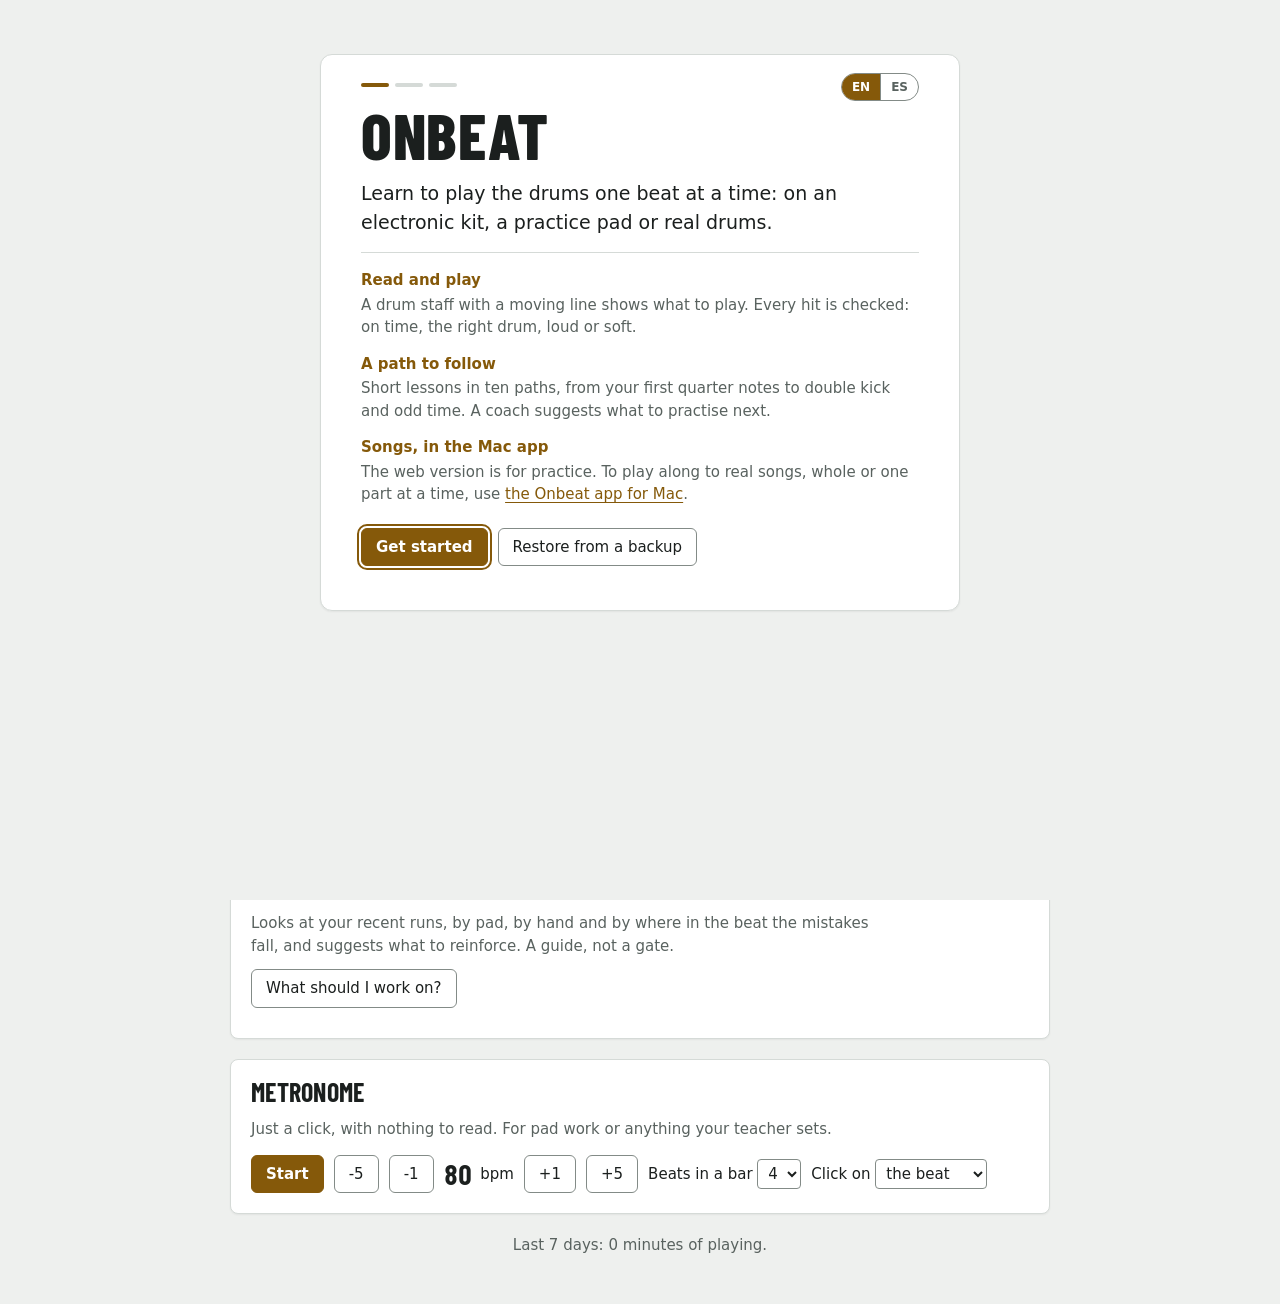
==== app/index.html @ f06354d1 "Onbeat 0.5.0" ====
<!doctype html>
<html lang="en">
<head>
  <meta charset="utf-8">
  <meta name="viewport" content="width=device-width, initial-scale=1">
  <title>Onbeat: learn the drums, one beat at a time</title>
  <meta name="description" content="Free drum practice: read and play along on a practice pad, the computer keyboard or an electronic kit. Lessons in ten paths, in English and Spanish. Practica batería gratis.">
  <meta name="theme-color" content="#131615">
  <link rel="icon" href="favicon.svg" type="image/svg+xml">
  <link rel="apple-touch-icon" href="apple-touch-icon.png">
  <link rel="manifest" href="site.webmanifest">
  <!-- What a shared link shows (WhatsApp, LinkedIn, messages). The image needs a full address. -->
  <meta property="og:type" content="website">
  <meta property="og:site_name" content="Onbeat">
  <meta property="og:title" content="Onbeat: learn the drums, one beat at a time">
  <meta property="og:description" content="Free drum practice on a pad, the keyboard or an electronic kit. In English and Spanish.">
  <meta property="og:url" content="https://eddie85u.github.io/onbeat-app/app/">
  <link rel="canonical" href="https://eddie85u.github.io/onbeat-app/app/">
  <meta property="og:image" content="https://eddie85u.github.io/onbeat-app/og.png">
  <meta property="og:image:width" content="1200">
  <meta property="og:image:height" content="630">
  <meta property="og:image:alt" content="Onbeat: learn the drums, one beat at a time">
  <meta property="og:locale" content="en_US">
  <meta property="og:locale:alternate" content="es_CO">
  <meta name="twitter:card" content="summary_large_image">
  <script>
    // Use the saved light or dark choice before anything is drawn, so the page does not flash.
    try {
      var id = JSON.parse(localStorage.getItem('onbeat.current') || 'null') || (JSON.parse(localStorage.getItem('onbeat.profiles') || '[]')[0] || {}).id;
      var theme = ((JSON.parse(localStorage.getItem('onbeat.v2:' + id) || '{}') || {}).settings || {}).theme;
      if (theme === 'light' || theme === 'dark') document.documentElement.dataset.theme = theme;
    } catch (e) { /* no saved choice */ }
  </script>
  <script type="module" crossorigin src="./assets/index-DUmYWNkF.js"></script>
  <link rel="stylesheet" crossorigin href="./assets/index-B0KI5nwH.css">
</head>
<body>
  <div id="welcome" class="welcome" role="dialog" aria-modal="true" aria-label="Welcome to Onbeat" data-es-aria-label="Bienvenido a Onbeat" hidden></div>
  <header class="top">
    <h1><button id="home" class="home" title="Back to Today" data-es-title="Volver a Hoy">Onbeat</button></h1>
    <nav id="nav" aria-label="Screens" data-es-aria-label="Pantallas">
      <button data-view="today" data-es="Hoy">Today</button>
      <button data-view="practice" data-es="Práctica">Practice</button>
      <button data-view="songs" data-es="Canciones">Songs</button>
      <button data-view="progress" data-es="Progreso">Progress</button>
    </nav>
    <span id="kit" class="kit">Kit: not connected. Using the keyboard.</span>
    <div id="lang" class="lang" role="group" aria-label="Language" data-es-aria-label="Idioma">
      <button data-lang="en" title="English" lang="en">EN</button>
      <button data-lang="es" title="Español (Colombia)" lang="es">ES</button>
    </div>
    <button id="profile-btn" class="profile-btn" aria-expanded="false" title="Profiles" data-es-title="Perfiles"></button>
    <button id="settings-btn" aria-expanded="false" data-es="Configuración" aria-label="Settings" data-es-aria-label="Configuración">Settings</button>
  </header>

  <section id="profiles" class="settings" hidden>
    <div class="page">
      <div class="settings-grid">
        <div>
          <h3 data-es="Perfiles">Profiles</h3>
          <p class="muted" data-es="Cada perfil guarda su propio progreso, historial y configuración en este computador.">Each profile keeps its own progress, history and settings on this computer.</p>
          <div id="profile-list"></div>
        </div>
        <div>
          <h3 data-es="Agregar a alguien">Add someone</h3>
          <form id="profile-add" class="row">
            <input type="text" id="profile-name" maxlength="24" placeholder="Name" aria-label="Name for the new profile" data-es-placeholder="Nombre" data-es-aria-label="Nombre del nuevo perfil">
            <button type="submit" data-es="Agregar y cambiar">Add and switch</button>
          </form>
          <p id="profile-note" class="muted" aria-live="polite"></p>
        </div>
      </div>
    </div>
  </section>

  <section id="settings" class="settings" hidden>
    <div class="page">
      <div class="settings-grid">
        <div class="phone-only">
          <h3 data-es="Idioma">Language</h3>
          <div class="lang lang-settings" role="group" aria-label="Language" data-es-aria-label="Idioma">
            <button data-lang="en" lang="en">English</button>
            <button data-lang="es" lang="es">Español</button>
          </div>
        </div>
        <div>
          <h3 data-es="Sonido e imagen">Sound and picture</h3>
          <label><input type="checkbox" id="sounds"> <span data-es="Sonidos de batería desde el teclado">Drum sounds from the keyboard</span></label>
          <label><input type="checkbox" id="showkit"> <span data-es="Mostrar el dibujo de la batería">Show the kit picture</span></label>
          <label><span data-es="Colores">Theme</span> <select id="theme">
            <option value="auto" data-es="Igual que mi computador">Match my computer</option>
            <option value="light" data-es="Claro">Light</option>
            <option value="dark" data-es="Oscuro">Dark</option>
          </select></label>
          <h3 class="settings-sub" data-es="Cómo tocas">How you play</h3>
          <div id="play-on" class="play-on" role="radiogroup" aria-label="How you play" data-es-aria-label="Cómo tocas">
            <label><input type="radio" name="play-on" value="pad"> <span data-es="Un pad de práctica o una batería acústica">A practice pad or acoustic drums</span></label>
            <label><input type="radio" name="play-on" value="keyboard"> <span data-es="El teclado del computador">The computer keyboard</span></label>
            <label><input type="radio" name="play-on" value="kit"> <span data-es="Una batería electrónica">An electronic drum kit</span></label>
          </div>
          <p id="play-on-note" class="muted" aria-live="polite"></p>
        </div>
        <div>
          <h3 data-es="Ajuste de tiempo">Timing offset</h3>
          <p class="muted" data-es="Cancela el retraso constante entre tu golpe y lo que oye el computador. Calibra una vez para el teclado y otra para la batería.">Cancels the constant delay between your hit and what the computer hears. Calibrate once for the keyboard and once for the kit.</p>
          <label><span data-es="Teclado">Keyboard</span> <input type="number" id="offset-kb" step="5" min="-250" max="250"> ms</label>
          <label><span data-es="Batería">Kit</span> <input type="number" id="offset-kit" step="5" min="-250" max="250"> ms</label>
          <div class="row"><button id="calibrate" data-es="Calibrar tocando">Calibrate by tapping</button></div>
          <label><span data-es="Imagen">Picture</span> <input type="number" id="offset-pic" step="10" min="-500" max="500"> ms</label>
          <p class="muted" data-es="Si la línea que avanza va adelante del sonido (pasa mucho en televisores), sube este número hasta que coincidan. Pruébalo con Escuchar.">If the moving line runs ahead of the sound (common on TVs), raise this until they match. Try it with Listen.</p>
          <p id="cal-status" class="muted" aria-live="polite"></p>
        </div>
        <div>
          <h3 data-es="Mapa de la batería">Kit layout</h3>
          <div id="map-wizard"></div>
        </div>
        <div>
          <h3 data-es="Sincronizar">Sync</h3>
          <div id="sync-panel" class="sync-panel"></div>
        </div>
        <div>
          <h3 data-es="Prueba de nivel">Placement</h3>
          <p class="muted" data-es="Haz la prueba de nivel otra vez para cambiar dónde empiezas en cada ruta.">Run the placement again to reset where you start on each path.</p>
          <div class="row"><button id="redo-placement" data-es="Repetir la prueba de nivel">Redo placement</button></div>
        </div>
        <div class="about">
          <h3 data-es="Acerca de">About</h3>
          <p><strong>Onbeat</strong> <span id="app-version" class="muted"></span></p>
          <p class="credit"><span data-es="Hecho en Colombia con amor, por">Built in Colombia with love, by</span> <a id="author-link" target="_blank" rel="noopener">Eddie Bello</a>. <span class="muted"><span data-es="También en">Also on</span> <a id="author-linkedin" target="_blank" rel="noopener">LinkedIn</a> <span data-es="e">and</span> <a id="author-instagram" target="_blank" rel="noopener">Instagram</a>.</span></p>
          <p><a id="support-link" target="_blank" rel="noopener" data-es="Apoya Onbeat">Support Onbeat</a> <span class="muted" data-es="(gratis, sin anuncios)">(free, no ads)</span></p>
          <p id="other-version"></p>
          <p class="muted" data-es="Privacidad: Onbeat no tiene cuentas, anuncios ni rastreo. Tu progreso se queda en este dispositivo, salvo que actives la sincronización: entonces el progreso de ese perfil se guarda en el servicio de Onbeat para tus otros dispositivos, sin nombres ni correos. Solo se conecta a YouTube cuando eliges un video para una canción.">Privacy: Onbeat has no accounts, ads or tracking. Your progress stays on this device unless you turn on sync: then that profile's progress is kept on Onbeat's sync service for your other devices, with no names or emails. It only connects to YouTube when you pick a video for a song.</p>
          <p class="muted" data-es="La notación de batería se dibuja con VexFlow. Las partituras de canciones vienen de la comunidad de fans que las escribe; la app no trae ninguna.">Drum notation drawn with VexFlow. Song charts come from the community of fans who write them; the app ships with none.</p>
        </div>
      </div>
      <p id="data-note" class="muted data-note"></p>
    </div>
  </section>

  <div id="leavebar" class="leavebar" role="alert" hidden>
    <span data-es="Tu pasada está en pausa. ¿Salir de esta pantalla y pararla?">Your run is paused. Leave this screen and stop it?</span>
    <div class="row">
      <button id="leave-go" data-es="Salir y parar la pasada">Leave and stop the run</button>
      <button id="leave-stay" class="primary" data-es="Quedarme">Stay</button>
    </div>
  </div>

  <div id="view-today" class="view" hidden></div>

  <div id="view-practice" class="view layout" hidden>
    <button id="list-btn" class="list-btn" aria-expanded="false" data-es="Ver ejercicios">Browse exercises</button>
    <nav id="list" class="list" aria-label="Exercises" data-es-aria-label="Ejercicios"></nav>
    <main>
      <button id="list-toggle" class="quiet list-toggle" aria-controls="list"></button>
      <section id="sessionbar" class="sessionbar" hidden></section>
      <section id="banner" class="banner" hidden></section>
      <div class="head">
        <p id="crumb" class="crumb"></p>
        <h2 id="title"></h2>
        <p id="hint"></p>
        <ul id="lesson" class="lesson" hidden></ul>
        <p id="videos" class="videos" hidden></p>
        <button id="lesson-toggle" class="linkish" aria-controls="lesson" hidden></button>
      </div>
      <div class="paper">
        <div id="countin" class="countin" hidden></div>
        <div id="loopbadge" class="loopbadge" hidden><span aria-live="polite"></span></div>
        <div id="staff"></div>
      </div>
      <div class="controls">
        <button id="start" class="primary" title="Enter key" data-es="Empezar" data-es-title="Tecla Enter">Start</button>
        <button id="listen" data-es="Escuchar">Listen</button>
        <button id="pause" title="Esc key" data-es="Pausa" data-es-title="Tecla Esc" hidden>Pause</button>
        <div class="tempo">
          <button id="slower10" class="tempo-big" aria-label="Slower by 10" data-es-aria-label="10 más lento">−10</button>
          <button id="slower" aria-label="Slower by 5" data-es-aria-label="5 más lento">−</button>
          <span><b id="bpm" role="button" tabindex="0" title="Click to type a tempo" aria-label="Tempo. Click to type one." data-es-title="Haz clic para escribir un tempo" data-es-aria-label="Tempo. Haz clic para escribir uno."></b> bpm</span>
          <button id="faster" aria-label="Faster by 5" data-es-aria-label="5 más rápido">+</button>
          <button id="faster10" class="tempo-big" aria-label="Faster by 10" data-es-aria-label="10 más rápido">+10</button>
        </div>
        <span id="rule" class="rule"></span>
        <button id="aids-btn" class="quiet" aria-expanded="false" data-es="Ayudas de práctica">Practice aids</button>
      </div>
      <div id="aids-more" class="more-row" role="group" aria-label="More like this" data-es-aria-label="Más como este">
        <button id="easier" title="One change that makes it easier" data-es="Más fácil" data-es-title="Un cambio que lo hace más fácil">Easier</button>
        <button id="harder" title="One change that makes it harder" data-es="Más difícil" data-es-title="Un cambio que lo hace más difícil">Harder</button>
        <button id="vary" title="A fresh combination at the same level" data-es="Nueva variación" data-es-title="Una combinación nueva del mismo nivel">New variation</button>
        <span id="ladder-note" class="muted ladder-note"></span>
      </div>
      <div id="looppanel" class="looppanel" role="group" aria-label="Loop" data-es-aria-label="En bucle" hidden>
        <p id="loop-note" class="muted ladder-note"></p>
        <p id="loop-msg" class="loop-msg" aria-live="polite"></p>
        <div class="loop-row">
          <button id="loop-clean" data-es="Salió limpia">That was clean</button>
          <button id="loop-notyet" data-es="Todavía no">Not yet</button>
          <button id="loop-stop" class="primary" data-es="Parar">Stop</button>
        </div>
        <div class="loop-row">
          <button id="loop-easier" data-es="Más fácil">Easier</button>
          <button id="loop-harder" data-es="Más difícil">Harder</button>
        </div>
        <div class="loop-row loop-links">
          <button id="loop-vary" class="loop-link" data-es="Nueva variación">New variation</button>
          <button id="loop-drums" class="loop-link" aria-pressed="true" data-es="Batería: sí">Drums: on</button>
          <button id="loop-easy" class="loop-link" data-es="Muy fácil, sigamos">Too easy, move on</button>
        </div>
      </div>
      <div id="songmusic" class="songmusic row" hidden></div>
      <p id="keyhint" class="keyhint muted" data-es="Teclas: Enter empieza y para. Esc pausa y continúa.">Keys: Enter starts and stops. Esc pauses and carries on.</p>
      <div id="aids" class="aids" hidden>
        <div class="aid-group" role="group" aria-labelledby="aids-click-label">
          <span id="aids-click-label" class="aid-label" data-es="Clic">Click</span>
          <div class="aid-row">
            <select id="click" aria-label="Click" data-es-aria-label="Clic">
              <option value="beat" data-es="en cada tiempo">on every beat</option>
              <option value="sub" data-es="en cada subdivisión">on every note slot</option>
              <option value="gap" data-es="callado un compás sí y otro no">silent every other bar</option>
              <option value="off" data-es="apagado después del conteo">off after the count-in</option>
            </select>
            <label><input type="checkbox" id="count"> <span data-es="Mostrar el conteo">Show the count</span></label>
          </div>
        </div>
        <div class="aid-group" role="group" aria-labelledby="aids-help-label">
          <span id="aids-help-label" class="aid-label" data-es="Ayuda mientras aprendes">Help while learning</span>
          <div class="aid-row">
            <label><input type="checkbox" id="guide"> <span data-es="Tocar las notas conmigo">Play the notes with me</span></label>
            <button id="wait" title="No clock: the line waits on each note until you hit it" data-es="Espérame" data-es-title="Sin reloj: la línea espera en cada nota hasta que la toques">Wait for me</button>
            <button id="climb" title="Short runs back to back, 5 bpm faster after each clean one" data-es="Subida de tempo" data-es-title="Pasadas cortas seguidas, 5 bpm más rápido después de cada una limpia">Tempo climb</button>
          </div>
        </div>
      </div>
      <div class="below">
        <div>
          <div id="kitview" class="kitview"></div>
          <p class="kithint muted" data-es="También en el teclado: S o L hi-hat abierto, C pedal del hi-hat, B segundo bombo. Mantén Shift para tocar suave.">Also on the keyboard: S or L open hi-hat, C hi-hat foot, B second kick. Hold Shift to play softly.</p>
          <div id="ytplayer" class="ytplayer" hidden></div>
          <div id="ytnudge" class="row ytnudge" hidden>
            <span class="muted" data-es="La música contra el clic:">Music against the click:</span>
            <button id="yt-later" title="The music is coming in late: start the video further in" data-es="La música va tarde" data-es-title="La música entra tarde: empieza el video más adelante">Music is late</button>
            <button id="yt-earlier" title="The music is coming in early: start the video further back" data-es="La música va temprano" data-es-title="La música entra temprano: empieza el video más atrás">Music is early</button>
            <span id="yt-offset" class="muted"></span>
          </div>
        </div>
        <div class="side">
          <div id="meter" class="meterbox"></div>
          <div id="live" class="live" aria-live="polite"></div>
          <section id="report" class="report" hidden></section>
        </div>
      </div>
    </main>
  </div>

  <div id="view-songs" class="view" hidden></div>
  <div id="view-progress" class="view" hidden></div>
  <div id="celebrate" class="celebrate" role="status" hidden></div>
  <div id="saver" class="saver" aria-hidden="true" hidden><div class="saver-logo"><span>Onbeat</span><small id="saver-hint"></small></div></div>
</body>
</html>
---- app/assets/index-B0KI5nwH.css ----
:root{--lightningcss-light:initial;--lightningcss-dark: ;color-scheme:light;--bg:#eef0ee;--surface:#fff;--raised:#f6f7f6;--fg:#1b1f1e;--muted:#59625f;--line:#d5dad7;--edge:#838b87;--brass:#85590a;--on-brass:#fff;--ok:#2a7448;--early:#a85507;--late:#6f42ad;--miss:#b0362f;--info:#2a5c8c;--zone-good:#b9d0c2;--zone-ok:#5d9574;--shadow-card:0 1px 2px #1b1f1e0f;--shadow-pop:0 10px 36px #1b1f1e38;--p-reading:#2a66b8;--p-time:#0f766c;--p-rudiments:#85590a;--p-grooves:#b53f2a;--p-fills:#6f42ad;--p-dynamics:#aa326b;--p-hihat:#44731b;--p-independence:#3a6591;--p-doublekick:#8a4b1f;--p-odd:#0c7284;--path:var(--brass);--paper:#fbfaf6;--paper-edge:#c2c8c4;--paper-shadow:0 1px 3px #1b1f1e1a, 0 8px 20px -10px #1b1f1e40;--ink:#1b1f1e;--ink-muted:#5d6562;--ink-faint:#7b817e;--ink-brass:#8a5f0c;--ink-ok:#2a7448;--ink-early:#b35c08;--ink-late:#7446b3;--ink-miss:#b23a32;--sans:system-ui, -apple-system, "Segoe UI", sans-serif;--mono:ui-monospace, Menlo, Consolas, monospace;--display:"Barlow Condensed", "Arial Narrow", var(--sans)}@media (prefers-color-scheme:dark){:root:not([data-theme=light]){--lightningcss-light: ;--lightningcss-dark:initial;color-scheme:dark;--bg:#121514;--surface:#1b1f1e;--raised:#232827;--fg:#e7ebe9;--muted:#9aa49f;--line:#2e3532;--edge:#6c7571;--brass:#d9a441;--on-brass:#1b1403;--ok:#5fbf86;--early:#f0a04a;--late:#b08cf0;--miss:#e2675d;--info:#6fa6dc;--zone-good:#324e3f;--zone-ok:#447b5b;--shadow-card:none;--shadow-pop:0 10px 40px #00000080;--p-reading:#6ea8f2;--p-time:#3fc4b3;--p-rudiments:#d9a441;--p-grooves:#f0806a;--p-fills:#b08cf0;--p-dynamics:#f07ab0;--p-hihat:#9ccf5f;--p-independence:#86b4e0;--p-doublekick:#e09a62;--p-odd:#4fd0e0;--paper:#f4f2ec;--paper-edge:#2e3532;--paper-shadow:none}}:root[data-theme=dark]{--lightningcss-light: ;--lightningcss-dark:initial;color-scheme:dark;--bg:#121514;--surface:#1b1f1e;--raised:#232827;--fg:#e7ebe9;--muted:#9aa49f;--line:#2e3532;--edge:#6c7571;--brass:#d9a441;--on-brass:#1b1403;--ok:#5fbf86;--early:#f0a04a;--late:#b08cf0;--miss:#e2675d;--info:#6fa6dc;--zone-good:#324e3f;--zone-ok:#447b5b;--shadow-card:none;--shadow-pop:0 10px 40px #00000080;--p-reading:#6ea8f2;--p-time:#3fc4b3;--p-rudiments:#d9a441;--p-grooves:#f0806a;--p-fills:#b08cf0;--p-dynamics:#f07ab0;--p-hihat:#9ccf5f;--p-independence:#86b4e0;--p-doublekick:#e09a62;--p-odd:#4fd0e0;--paper:#f4f2ec;--paper-edge:#2e3532;--paper-shadow:none}*{box-sizing:border-box}[hidden]{display:none!important}body{background:var(--bg);color:var(--fg);font:15px/1.5 var(--sans);margin:0}h1,h2,h3,p,ul,ol{margin:0}button,input,select{font:inherit;color:inherit}a{color:var(--brass);text-underline-offset:3px}button{cursor:pointer;border:1px solid var(--edge);background:var(--surface);border-radius:6px;padding:7px 14px}button:hover:not(:disabled){border-color:var(--fg)}button:disabled{opacity:.4;cursor:default}button.primary{background:var(--brass);border-color:var(--brass);color:var(--on-brass);font-weight:600}button.primary:hover:not(:disabled){border-color:var(--fg)}button.big{align-self:flex-start;padding:11px 22px;font-size:16px}button.quiet{color:var(--muted);background:0 0}button.link{color:var(--brass);text-align:left;background:0 0;border:0;padding:0}button.link:hover{text-underline-offset:3px;text-decoration:underline}button.chip{background:var(--raised);border-radius:999px;padding:4px 12px;font-size:14px}button:focus-visible,input:focus-visible,select:focus-visible,summary:focus-visible{outline:2px solid var(--brass);outline-offset:2px}input[type=number],input[type=text],select{border:1px solid var(--edge);background:var(--surface);border-radius:4px}input[type=number],select{padding:4px 6px}input[type=number]{width:70px}input[type=text]{min-width:0;padding:6px 8px}input[type=checkbox],input[type=radio],input[type=range]{accent-color:var(--brass)}.muted{color:var(--muted)}.row{flex-wrap:wrap;align-items:center;gap:10px;display:flex}.num,.mins{font-variant-numeric:tabular-nums;white-space:nowrap}.scroll{overflow-x:auto}.starcell{color:var(--brass);letter-spacing:1px;white-space:nowrap}.starcell.big{font-size:22px}.tag{letter-spacing:.08em;text-transform:uppercase;font-size:11px;font-weight:600}.tag-warmup{color:var(--muted)}.tag-new{color:var(--brass)}.tag-focus{color:var(--late)}.tag-review{color:var(--ok)}table{border-collapse:collapse;width:100%;font-size:14px}th,td{text-align:left;border-top:1px solid var(--line);vertical-align:baseline;padding:6px 10px 6px 0}th{color:var(--muted);font-size:12px;font-weight:600}.top{border-bottom:1px solid var(--line);background:var(--surface);box-shadow:var(--shadow-card);flex-wrap:wrap;align-items:center;gap:8px clamp(10px,1.4vw,18px);padding:10px 20px;display:flex}.top h1{font:800 26px/1 var(--display);letter-spacing:.01em;text-transform:uppercase}.top h1 .home{font:inherit;letter-spacing:inherit;text-transform:inherit;color:inherit;cursor:pointer;background:0 0;border:0;padding:0}.top h1 .home:hover{color:var(--brass)}.lang{border:1px solid var(--edge);border-radius:999px;display:inline-flex;overflow:hidden}.lang button{color:var(--muted);background:0 0;border:0;border-radius:0;padding:4px 10px;font-size:12px;font-weight:600}.lang button+button{border-left:1px solid var(--edge)}.lang button[aria-pressed=true]{background:var(--brass);color:var(--on-brass)}.lang-settings{align-self:flex-start}.lang-settings button{padding:8px 16px;font-size:14px}.phone-only{display:none!important}#nav{gap:2px;display:flex}#nav button{color:var(--muted);background:0 0;border:0;border-radius:6px;padding:6px 14px;font-weight:500}#nav button:hover{color:var(--fg)}#nav button[aria-current=true]{background:var(--bg);color:var(--fg);box-shadow:inset 0 -2px 0 var(--brass);font-weight:600}@media (width<=600px){.phone-only{display:flex!important}.top{flex-wrap:nowrap;gap:8px;padding:8px 16px}.top h1{margin-right:auto;font-size:22px}.top .lang,.kit:not(.on){display:none}.kit.on{text-overflow:ellipsis;white-space:nowrap;flex-basis:auto;order:0;min-width:0;font-size:12px;overflow:hidden}.top #settings-btn{place-items:center;width:40px;height:36px;margin-left:0;padding:0;font-size:0;display:grid}#settings-btn:before{content:"⚙";font-size:20px;line-height:1}#nav{z-index:30;background:var(--surface);border-top:1px solid var(--line);box-shadow:var(--shadow-card);padding-bottom:env(safe-area-inset-bottom);grid-auto-columns:1fr;grid-auto-flow:column;gap:0;display:grid;position:fixed;bottom:0;left:0;right:0}#nav button{border-radius:0;padding:14px 4px 12px;font-size:14px}#nav button[aria-current=true]{background:var(--bg);box-shadow:inset 0 3px 0 var(--brass)}body{padding-bottom:calc(56px + env(safe-area-inset-bottom))}.celebrate{bottom:calc(68px + env(safe-area-inset-bottom))}}.kit{color:var(--muted);margin-left:auto;font-size:13px}.kit.on{color:var(--ok)}.profile-btn{border-radius:999px;padding:5px 14px;font-weight:600}.profile-btn:before{content:"●";color:var(--brass);vertical-align:1px;margin-right:7px;font-size:10px}.profile-row{border-top:1px solid var(--line);flex-wrap:wrap;align-items:center;gap:10px;padding:6px 0;display:flex}.profile-row strong{flex:100px}.settings{background:var(--surface);border-bottom:1px solid var(--line)}.settings-grid{grid-template-columns:repeat(auto-fit,minmax(240px,1fr));gap:24px;display:grid}.settings-grid>div{flex-direction:column;gap:8px;min-width:0;display:flex}.play-on{flex-direction:column;gap:8px;display:flex}.settings h3{letter-spacing:.1em;text-transform:uppercase;color:var(--muted);font-size:12px}@media (width>=821px){html{--top-stuck:var(--top-h,58px);scroll-padding-top:calc(var(--top-stuck) + 8px)}.top{z-index:10;position:sticky;top:0}}@media (width<=820px){.kit{flex-basis:100%;order:5;margin-left:0}#settings-btn{margin-left:auto}}.page{flex-direction:column;gap:20px;max-width:860px;margin:0 auto;padding:24px 20px 48px;display:flex}.settings .page{padding-block:18px}.card{background:var(--surface);border:1px solid var(--line);box-shadow:var(--shadow-card);border-radius:8px;flex-direction:column;gap:12px;padding:18px 20px;display:flex}.card.accent{border-color:var(--brass)}.card h2{font:700 26px/1.1 var(--display);letter-spacing:.01em;text-transform:uppercase}.card p{max-width:68ch}.card>button{align-self:flex-start}.foot{text-align:center}.segmented{border:1px solid var(--edge);border-radius:8px;align-self:flex-start;display:inline-flex;overflow:hidden}.segmented button{background:0 0;border:0;border-radius:0;padding:8px 18px}.segmented button+button{border-left:1px solid var(--edge)}.segmented button[aria-pressed=true]{background:var(--brass);color:var(--on-brass);font-weight:600}.steps{flex-direction:column;padding:0;list-style:none;display:flex}.steps li{border-top:1px solid var(--line);grid-template-columns:82px minmax(0,1fr) auto;align-items:baseline;gap:12px;padding:8px 0;display:grid}html[lang^=es] .steps li{grid-template-columns:112px minmax(0,1fr) auto}.steps li:last-child{border-bottom:1px solid var(--line)}.advice{flex-direction:column;gap:14px;display:flex}.advice article{border-left:3px solid var(--brass);flex-direction:column;gap:6px;padding-left:14px;display:flex}.advice h3{font-size:16px}.stats{background:var(--line);border:1px solid var(--line);box-shadow:var(--shadow-card);border-radius:8px;grid-template-columns:repeat(auto-fit,minmax(150px,1fr));gap:1px;display:grid;overflow:hidden}.stat{background:var(--surface);flex-direction:column;padding:14px 16px;display:flex}.stat b{font:700 32px/1.2 var(--display);letter-spacing:.01em;font-variant-numeric:tabular-nums}.stat span{color:var(--muted);font-size:13px}.calendar{grid-template-columns:repeat(7,26px);gap:5px;display:grid}.calendar .dow{color:var(--muted);text-align:center;font-size:11px}.calendar .day{background:var(--raised);border:1px solid var(--edge);border-radius:5px;height:26px}.calendar .day.some{background:color-mix(in srgb, var(--brass) 35%, var(--raised));border-color:var(--brass)}.calendar .day.full{background:var(--brass);border-color:var(--brass);box-shadow:inset 0 0 0 2px color-mix(in srgb, var(--surface) 30%, transparent)}.calendar .day.future{opacity:.35}.calendar .day.today{outline:2px solid var(--fg);outline-offset:1px}.trend{width:100%;min-width:420px;display:block}.trend .band{fill:color-mix(in srgb, var(--ok) 16%, transparent)}.trend .axis{stroke:var(--edge);stroke-width:1px}.trend .line{fill:none;stroke:var(--edge);stroke-width:1.5px}.trend .pt{fill:var(--surface);stroke:var(--fg);stroke-width:1.5px}.trend .pt.clean{fill:var(--ok);stroke:var(--ok)}.trend .lbl,.meter .lbl{fill:var(--muted);font-size:11px;font-family:var(--sans)}.map-wrap{align-items:flex-start;display:flex}.map{flex:none;display:block}.map-names{border-right:1px solid var(--line)}.map-scroll{flex:auto;min-width:0;padding-bottom:4px}.map .link{fill:none;stroke:var(--edge);stroke-width:1.5px;stroke-dasharray:3 5}.map .track{stroke:var(--edge);stroke-width:6px;stroke-linecap:round}.map .done-line{stroke:var(--path);stroke-width:6px;stroke-linecap:round;stroke-dashoffset:0}.map .lane-name{font:700 17px var(--display);fill:var(--fg);text-transform:uppercase;letter-spacing:.02em}.map .lane-sub{font:12px var(--sans);fill:var(--muted)}.map .station{cursor:pointer;outline:none}.map .disc{fill:var(--surface);stroke:var(--edge);stroke-width:2px}.map .num{font:600 13px var(--sans);fill:var(--muted);text-anchor:middle;pointer-events:none}.map .ring{fill:none;stroke:var(--path);stroke-width:4px;stroke-linecap:round}.map .station.done .disc{fill:var(--path);stroke:var(--path)}.map .station.done .num{fill:var(--surface);font-size:15px}.map .station.here .disc,.map .station.begun .disc{stroke:var(--path)}.map .station.here .num{fill:var(--fg)}.map .here-title{font:600 12px var(--sans);fill:var(--fg);text-anchor:middle}.map .here-title.first{text-anchor:start}.map .here-title.last{text-anchor:end}.map .pulse{fill:none;stroke:var(--path);stroke-width:2px;opacity:0}.map .ripple{fill:none;stroke:var(--path);stroke-width:3px;opacity:0}.map .station:hover .disc,.map .station:focus-visible .disc,.map .station.selected .disc{stroke:var(--fg);stroke-width:3px}.map-scroll .lane.gated{opacity:.55}.map-scroll .lane.gated:hover,.map-scroll .lane.gated:focus-within{opacity:1}.map-names .lane.gated .lane-name{fill:var(--muted)}.map-detail{border-top:1px solid var(--line);flex-direction:column;gap:8px;min-height:96px;padding-top:12px;display:flex}.map-detail-head{flex-wrap:wrap;align-items:baseline;gap:12px;display:flex}.map-detail-head .tag{color:var(--path)}.map-detail-head h3{font:700 22px var(--display);text-transform:uppercase}.map-detail ul{flex-direction:column;padding:0;list-style:none;display:flex}.map-detail li{border-top:1px solid var(--line);justify-content:space-between;gap:12px;padding:5px 0;display:flex}.layout{grid-template-columns:260px minmax(0,1fr);gap:24px;max-width:1320px;margin:0 auto;padding:20px;display:grid}main{flex-direction:column;gap:14px;min-width:0;display:flex}.list{flex-direction:column;display:flex}.list.locked{opacity:.45;pointer-events:none}.list details{border-bottom:1px solid var(--line);flex-direction:column;gap:2px;padding:6px 0;display:flex}.list details.lvl{border-bottom:0;padding:0}.list summary{cursor:pointer;border-radius:4px}.list summary.path{padding:4px 2px}.list summary.path h3{font-size:14px;display:inline}.list summary.path small{float:right;color:var(--muted);font-size:12px}.list details[open]>summary.path h3{color:var(--fg)}.list details.gated>summary.path h3{color:var(--muted)}.list summary.level{letter-spacing:.06em;text-transform:uppercase;color:var(--muted);justify-content:space-between;gap:8px;padding:5px 2px 5px 14px;font-size:11px;display:flex}.list summary.level.here{color:var(--fg)}.list summary.level.done{color:var(--ok)}.list summary.level small{letter-spacing:0}.list details.lvl>button{text-align:left;background:0 0;border:1px solid #0000;justify-content:space-between;gap:8px;width:100%;padding:6px 8px 6px 14px;font-size:14px;display:flex}.list details.lvl>button:hover{background:var(--surface)}.list details.lvl>button[aria-current=true]{background:var(--surface);border-color:var(--edge);font-weight:600}.list details.lvl>button small{color:var(--muted);font-variant-numeric:tabular-nums;white-space:nowrap;font-weight:400}.list details.lvl>button small.starcell{color:var(--brass)}.gate-note{color:var(--muted);padding:0 2px 4px 16px;font-size:12px}.songnav{gap:10px}.songnav-back{flex-wrap:wrap;gap:6px;display:flex}.songnav-back button{padding:5px 10px;font-size:13px}.songnav-head{border-top:1px solid var(--line);flex-direction:column;padding:6px 2px 2px;display:flex}.songnav-head h3{margin:0;font-size:16px}.songnav-head small{color:var(--muted);font-size:13px}.songnav-parts{flex-direction:column;gap:2px;display:flex}.songnav-parts button{text-align:left;background:0 0;border:1px solid #0000;justify-content:space-between;gap:8px;width:100%;padding:6px 8px;font-size:14px;display:flex}.songnav-parts button:hover{background:var(--surface)}.songnav-parts button.whole{border-bottom-color:var(--line);border-radius:4px 4px 0 0;margin-bottom:4px;font-weight:600}.songnav-parts button[aria-current=true]{background:var(--surface);border-color:var(--edge);border-radius:4px;font-weight:600}.songnav-parts button small{color:var(--muted);font-variant-numeric:tabular-nums;white-space:nowrap;font-size:12px;font-weight:400}.songnav-parts button small.starcell{color:var(--brass)}.songnav-note{margin:0;font-size:12px}.songmusic{gap:8px 16px;margin-top:8px;font-size:14px}.songmusic select{margin-left:4px}.list-btn{display:none}.list-toggle{align-self:flex-start;margin:-6px 0 -4px -10px;padding:4px 10px;font-size:13px}@media (width<=820px){.list-toggle{display:none}}.linkish{color:var(--brass);text-underline-offset:3px;cursor:pointer;background:0 0;border:0;align-self:flex-start;margin-top:6px;padding:0;font-size:14px;text-decoration:underline}@media (width>=821px){.layout.list-hidden,.layout.focus{grid-template-columns:minmax(0,1fr);max-width:1100px}.layout.list-hidden .list,.layout.focus .list{display:none}}.layout.focus #lesson,.layout.focus #videos,.layout.focus #lesson-toggle,.layout.focus #hint,.layout.focus .list-toggle,.layout.focus #keyhint{display:none}@media (width>=821px){.list{top:calc(var(--top-stuck,0px) + 12px);max-height:calc(100vh - var(--top-stuck,0px) - 24px);align-self:start;position:sticky;overflow-y:auto}}@media (width<=820px){.layout{grid-template-columns:1fr}.list-btn{justify-self:start;display:block}.list{display:none}.list.open{display:flex}.list details.lvl>button{padding-block:9px}}.sessionbar,.banner{background:var(--surface);border:1px solid var(--brass);box-shadow:var(--shadow-card);border-radius:8px;flex-wrap:wrap;align-items:center;gap:8px 18px;padding:12px 16px;display:flex}.sessionbar>div:first-child{flex:260px;min-width:0}.sessionbar .clock{font-variant-numeric:tabular-nums;color:var(--muted)}.sessionbar .clock.over{color:var(--brass);font-weight:600}.banner{flex-direction:column;align-items:flex-start}.banner h3{font-size:17px;font-family:var(--display);letter-spacing:.01em}.banner p{max-width:70ch}.head{border-left:4px solid var(--path);padding-left:14px}.crumb{letter-spacing:.08em;text-transform:uppercase;color:var(--path);font-size:12px;font-weight:600}.head h2{font:700 34px/1.05 var(--display);letter-spacing:.01em;text-transform:uppercase}.head p{color:var(--muted);max-width:72ch}.lesson{flex-direction:column;gap:3px;max-width:72ch;margin-top:8px;padding-left:18px;display:flex}.videos{margin-top:8px;font-size:14px}.videos span{color:var(--muted)}.videos a{color:var(--path)}.paper{background:var(--paper);border:1px solid var(--paper-edge);box-shadow:var(--paper-shadow);border-radius:8px;padding:8px 12px;position:relative}.paper svg{cursor:pointer;display:block}.paper.long{max-height:62vh;overflow-y:auto}.loopbadge{z-index:2;text-align:right;pointer-events:none;height:0;position:sticky;top:4px;overflow:visible}.loopbadge span{font:600 13px var(--sans);color:var(--ink);background:var(--paper);border:1px solid var(--paper-edge);box-shadow:var(--paper-shadow);border-radius:999px;padding:3px 12px;display:inline-block}.loopbadge.last span{color:var(--paper);background:var(--ink-brass);border-color:var(--ink-brass)}.countin{color:var(--ink);background:color-mix(in srgb, var(--paper) 70%, transparent);z-index:1;font-variant-numeric:tabular-nums;border-radius:8px;place-items:center;font-size:72px;font-weight:800;display:grid;position:absolute;inset:0}.playhead{stroke:var(--ink-brass);stroke-width:3px;filter:drop-shadow(0 0 3px color-mix(in srgb, var(--ink-brass) 60%, transparent))}.startline{stroke:var(--ink-brass);stroke-width:2px;stroke-dasharray:4 3}.startflag{fill:var(--ink-brass)}.count{font:500 16px var(--mono);fill:var(--ink-muted);text-anchor:middle}.count.on{fill:var(--ink);font-size:18px;font-weight:700}.count.word{font:500 12.5px var(--sans)}.barno{font:500 14px var(--mono);fill:var(--ink-faint)}.secmark{font:700 17px var(--sans);fill:var(--ink-brass);letter-spacing:.02em}.mark-centre{stroke:var(--ink-faint);stroke-width:1px}.mark{stroke:var(--paper);stroke-width:1px}.mark.tone-ok,.tone-ok path,.tone-ok text{fill:var(--ink-ok)}.mark.tone-early,.tone-early path,.tone-early text{fill:var(--ink-early)}.mark.tone-late,.tone-late path,.tone-late text{fill:var(--ink-late)}.mark.tone-miss,.tone-miss path,.tone-miss text{fill:var(--ink-miss)}.mark.hollow{fill:none;stroke:var(--ink-miss);stroke-width:2px}.controls,.aids{flex-wrap:wrap;align-items:center;gap:10px 16px;display:flex}.controls .primary{min-width:104px;padding:9px 18px}.aids{background:var(--surface);border:1px solid var(--line);box-shadow:var(--shadow-card);border-radius:8px;padding:10px 14px}.tempo{font-variant-numeric:tabular-nums;align-items:center;gap:8px;display:flex}.tempo b{font-size:28px;font-family:var(--display);letter-spacing:.01em}.tempo button{padding:5px 12px}.metro{gap:8px 10px}.metro .tempo b{text-align:right;min-width:2.2ch;display:inline-block}.rule{color:var(--muted);flex:200px;font-size:13px}.below{grid-template-columns:minmax(300px,5fr) minmax(0,6fr);align-items:start;gap:20px;display:grid}@media (width<=1080px){.below{grid-template-columns:minmax(0,1fr)}}.side{flex-direction:column;gap:10px;min-width:0;display:flex}.kitview svg{touch-action:manipulation;width:100%;max-width:460px;display:block}.pad{cursor:pointer}.pad circle{fill:var(--surface);stroke:var(--edge);stroke-width:2px}.pad.cym circle{stroke-width:1.5px}.pad .bell{fill:none}.pad text{text-anchor:middle;pointer-events:none;-webkit-user-select:none;user-select:none}.pad .name{font:600 12.5px var(--sans);fill:var(--fg)}.pad .key{font:11px var(--mono);fill:var(--muted)}.no-keys .key{display:none}.pad.next circle:first-child{stroke:var(--brass);stroke-width:4px}.pad.now circle:first-child{fill:var(--brass);transition:none}.pad.hit circle:first-child{stroke:var(--fg);stroke-width:4px;transition:none}.pad.right circle:first-child{fill:var(--ok);transition:none}.pad.wrong circle:first-child{fill:var(--miss);transition:none}.pad.now text,.pad.right text,.pad.wrong text{fill:var(--on-brass)}.kithint{max-width:460px;margin-top:6px;font-size:13px}.meter{width:100%;max-width:360px;display:block}.meter .zone-off{fill:var(--raised);stroke:var(--edge)}.meter .zone-good{fill:var(--zone-good)}.meter .zone-ok{fill:var(--zone-ok)}.meter .centre{stroke:var(--fg);stroke-width:1px;opacity:.6}.meter .tick{stroke:var(--fg);stroke-width:3px;stroke-linecap:round}.meter .avg{fill:var(--brass)}.live{min-height:24px;font-weight:600}.live.wrong{color:var(--info)}.live.extra{color:var(--muted)}.live.ok{color:var(--ok)}.report{background:var(--surface);border:1px solid var(--line);box-shadow:var(--shadow-card);border-radius:8px;flex-direction:column;gap:10px;padding:16px 18px;display:flex}.report-head{flex-wrap:wrap;justify-content:space-between;align-items:baseline;gap:12px;display:flex}.report h3{font-size:20px;font-family:var(--display);letter-spacing:.01em}.report .next{font-weight:600}.histogram{border-bottom:1px solid var(--edge);grid-template-columns:repeat(10,1fr);align-items:end;gap:3px;max-width:360px;height:56px;display:grid}.histogram span{background:var(--miss);border-radius:2px 2px 0 0;min-height:2px}.histogram span.ok{background:var(--ok)}.histogram span.good{background:color-mix(in srgb, var(--ok) 45%, var(--early))}.histogram-axis{max-width:360px;color:var(--muted);justify-content:space-between;font-size:11px;display:flex}.padtable{max-width:460px}.padtable th{color:var(--fg);font-size:14px}.music{border-top:1px solid var(--line);flex-direction:column;gap:6px;padding-top:10px;display:flex}.music input[type=text]{flex:220px}.ytplayer{border-radius:6px;max-width:356px;margin-top:10px;overflow:hidden}.ytplayer iframe{max-width:100%;display:block}.ytnudge{margin-top:8px;font-size:13px}.ytnudge button{padding:4px 10px}.celebrate{z-index:20;background:var(--surface);border:2px solid var(--path);max-width:calc(100vw - 32px);box-shadow:var(--shadow-pop);border-radius:12px;flex-wrap:wrap;align-items:center;gap:14px 18px;padding:14px 18px;display:flex;position:fixed;bottom:20px;left:50%;transform:translate(-50%)}.celebrate>div:nth-child(2){flex-direction:column;display:flex}.celebrate strong{font:800 22px var(--display);text-transform:uppercase}.celebrate .badge{background:var(--path);width:44px;height:44px;color:var(--surface);border-radius:50%;place-items:center;font-size:24px;font-weight:700;display:grid}@media (prefers-reduced-motion:no-preference){button{transition:transform 80ms,border-color .15s,background-color .15s}button:active:not(:disabled){transform:scale(.97)}.vf-notehead path,.vf-notehead text{transition:fill .12s}.pad circle{transition:fill .22s,stroke .22s}.map .disc{transition:stroke .2s,fill .2s}.view:not([hidden])>.page,main{animation:.22s ease-out settle}.report:not([hidden]),.banner:not([hidden]),.sessionbar:not([hidden]){animation:.25s ease-out both rise}.report .starcell.big{animation:.5s cubic-bezier(.2,1.6,.4,1) .15s both pop;display:inline-block}.countin:not([hidden]){animation:.3s ease-out beat}.histogram span{transform-origin:bottom;animation:.45s ease-out both grow}.map .done-line{animation:draw .9s ease-out calc(var(--i) * .12s) both}.map .done-line.fresh{animation:1.1s ease-out .5s both draw}.map .station{animation:station .35s ease-out calc(var(--i) * .12s + var(--n) * 40ms) both}.map .pulse{transform-box:fill-box;transform-origin:50%;animation:2.2s ease-out infinite pulse}.map .ripple{transform-box:fill-box;transform-origin:50%;animation:1.4s ease-out 1.2s 2 both ripple}.map .station.fresh .disc{animation:.5s ease-out 1.2s both fillin}.celebrate:not([hidden]){animation:.45s cubic-bezier(.2,1.4,.4,1) both toast}.celebrate .badge{animation:.5s cubic-bezier(.2,1.6,.4,1) .25s both pop}}@keyframes settle{0%{transform:translateY(6px)}}@keyframes rise{0%{opacity:0;transform:translateY(6px)}}@keyframes pop{0%{opacity:0;transform:scale(.4)}}@keyframes beat{0%{opacity:.4;transform:scale(1.25)}}@keyframes grow{0%{transform:scaleY(0)}}@keyframes draw{0%{stroke-dashoffset:var(--from,var(--len))}}@keyframes station{0%{opacity:0}}@keyframes pulse{0%{opacity:.7;transform:scale(1)}70%,to{opacity:0;transform:scale(1.7)}}@keyframes ripple{0%{opacity:.9;transform:scale(1)}to{opacity:0;transform:scale(2.6)}}@keyframes fillin{0%{fill:var(--surface)}}@keyframes toast{0%{opacity:0;transform:translate(-50%,30px)}}@font-face{font-family:Barlow Condensed;font-style:normal;font-display:swap;font-weight:600;src:url(./barlow-condensed-latin-600-normal-DepVgxBB.woff2)format("woff2"),url(./barlow-condensed-latin-600-normal-BFJEwTuo.woff)format("woff")}@font-face{font-family:Barlow Condensed;font-style:normal;font-display:swap;font-weight:700;src:url(./barlow-condensed-latin-700-normal-v1xN8_Wq.woff2)format("woff2"),url(./barlow-condensed-latin-700-normal-Dmwat-ge.woff)format("woff")}@font-face{font-family:Barlow Condensed;font-style:normal;font-display:swap;font-weight:800;src:url(./barlow-condensed-latin-800-normal-BKzMuPgK.woff2)format("woff2"),url(./barlow-condensed-latin-800-normal-e9GbPXiK.woff)format("woff")}.leavebar{top:var(--top-stuck,0px);z-index:15;background:var(--raised);border-bottom:2px solid var(--brass);flex-wrap:wrap;justify-content:center;align-items:center;gap:8px 18px;padding:10px 20px;font-weight:600;display:flex;position:sticky}.leavebar span{min-width:0}.keyhint{font-size:12px}@media (hover:none){.keyhint{display:none}}.tempo #bpm{cursor:pointer;border-bottom:1px dashed var(--muted);border-radius:2px}.tempo #bpm.fixed{cursor:default;border-bottom-color:#0000}.tempo #bpm:focus-visible{outline:2px solid var(--brass);outline-offset:2px}.tempo input.bpm-input{font-variant-numeric:tabular-nums;width:78px;font-size:20px;font-weight:700}#aids.aids{align-items:flex-start;gap:14px 32px}.aid-group{flex-direction:column;gap:6px;min-width:0;display:flex}.aid-label{letter-spacing:.1em;text-transform:uppercase;color:var(--muted);font-size:12px}.aid-row{flex-wrap:wrap;align-items:center;gap:8px 14px;min-width:0;display:flex}.aid-row select{max-width:100%}.data-note{max-width:76ch;font-size:13px}.session-summary>button{align-self:flex-start}.donate-note{border-top:1px solid var(--line);flex-direction:column;gap:6px;padding-top:12px;display:flex}.donate-cheer{font-weight:600}a.button-link{border:1px solid var(--edge);border-radius:6px;padding:7px 14px;text-decoration:none;display:inline-block}a.button-link.primary{background:var(--brass);border-color:var(--brass);color:var(--on-brass);font-weight:600}.summary-facts{flex-wrap:wrap;gap:4px 24px;padding:0;font-weight:600;list-style:none;display:flex}body.welcoming{overflow:hidden}.welcome{z-index:40;background:var(--bg);place-items:start center;padding:max(24px,6vh) 16px 40px;display:grid;position:fixed;inset:0;overflow-y:auto}.welcome-card{background:var(--surface);border:1px solid var(--line);width:min(640px,100%);box-shadow:var(--shadow-card);border-radius:12px;flex-direction:column;gap:16px;padding:28px clamp(18px,5vw,40px);display:flex;position:relative}.welcome-steps{gap:6px;display:flex}.welcome-lang{position:absolute;top:18px;right:clamp(18px,5vw,40px)}.welcome-steps span{background:var(--line);border-radius:2px;width:28px;height:4px}.welcome-steps span.on{background:var(--brass)}.welcome-logo{font:800 clamp(44px, 9vw, 64px)/1 var(--display);text-transform:uppercase;letter-spacing:.01em;margin:0}.welcome-lede{margin:-4px 0 0;font-size:19px}.welcome-card h2{font:800 30px/1 var(--display);text-transform:uppercase;margin:0}.welcome-points{border-top:1px solid var(--line);gap:14px;padding-top:16px;display:grid}.welcome-points h3{color:var(--brass);margin:0 0 2px;font-size:15px}.welcome-points p{color:var(--muted);margin:0}.welcome-actions{margin-top:6px}.welcome .field{flex-direction:column;gap:6px;font-size:14px;font-weight:600;display:flex}.welcome .field input,.welcome .field select{max-width:340px;padding:8px 10px;font-size:16px;font-weight:400}.welcome-choices{border:0;flex-direction:column;gap:8px;margin:0;padding:0;display:flex}.welcome-choices legend{margin-bottom:6px;padding:0;font-size:14px;font-weight:600}.welcome-choice{border:1px solid var(--line);cursor:pointer;background:var(--raised);border-radius:8px;align-items:flex-start;gap:12px;padding:12px 14px;display:flex}.welcome-choice:has(input:checked){border-color:var(--brass);box-shadow:inset 0 0 0 1px var(--brass)}.welcome-choice input{accent-color:var(--brass);margin-top:3px}.welcome-choice span{flex-direction:column;gap:2px;display:flex}.welcome-choice small{color:var(--muted);font-size:13px}.welcome .kit-line{margin:-6px 0 0;font-size:14px}.settings-sub{margin-top:10px}.saver{z-index:1000;cursor:none;background:#000;position:fixed;inset:0}.saver-logo{color:#ffffff47;will-change:transform;flex-direction:column;align-items:center;gap:4px;transition:transform 12s linear;display:flex;position:absolute;top:0;left:0}.saver-logo span{font:800 40px/1 var(--display);text-transform:uppercase;letter-spacing:.02em}.saver-logo small{font-size:13px}.looppanel{flex-direction:column;align-items:flex-start;gap:8px;margin-top:12px;display:flex}.loop-row{flex-wrap:wrap;align-items:center;gap:8px;display:flex}.loop-row:not(:has(>:not([hidden]))){display:none}.looppanel button{padding:10px 14px;font-size:16px}.looppanel .loop-link{color:var(--brass);text-underline-offset:3px;background:0 0;border:0;padding:4px 6px;font-size:14px;text-decoration:underline}.loop-msg{margin:0;font-weight:600}.loop-msg:empty{display:none}.tempo .tempo-big{padding:5px 8px;font-size:13px}body.looping .top,body.looping #nav,body.looping .list,body.looping #list-btn,body.looping #list-toggle,body.looping #lesson,body.looping #lesson-toggle,body.looping #videos,body.looping #keyhint,body.looping .kithint,body.looping #sessionbar,body.looping #start,body.looping #listen,body.looping #aids-btn,body.looping #aids,body.looping #aids-more{display:none!important}body.looping{padding-bottom:0}body.looping .layout{grid-template-columns:minmax(0,1fr)}.picker-list{flex-direction:column;gap:10px;margin:8px 0;display:flex}.picker-list button{text-align:left;padding:14px 18px;font-size:18px}.welcome-card>button.quiet{align-self:flex-start}.picker-new input{flex:160px;min-width:0}.ladder-note{font-size:13px}.looppanel .ladder-note{margin:0}.more-row{flex-wrap:wrap;align-items:center;gap:8px 10px;margin-top:10px;display:flex}@media (width>=1800px){.layout,.layout.focus,.layout.list-hidden{zoom:1.2;max-width:none;padding:16px 48px}main{grid-template-columns:minmax(0,1fr) minmax(0,1.25fr);grid-auto-flow:dense;align-content:start;column-gap:40px;display:grid}main>*{grid-column:1/-1}main>.controls,main>.more-row,main>.looppanel,main>.songmusic,main>.keyhint,main>.aids{grid-column:2}main>.below{grid-area:span 6/1;display:block}.below .side{margin-top:10px}.kitview svg{max-width:400px}.looppanel button{padding:12px 20px;font-size:18px}.looppanel .loop-link{font-size:16px}}.sync-panel{flex-direction:column;gap:10px;display:flex}.sync-entry .row{flex-wrap:wrap}.sync-entry input{min-width:0;max-width:320px;font-family:var(--mono,ui-monospace, monospace);letter-spacing:.04em;text-transform:uppercase;flex:220px}.sync-label{margin-bottom:4px;font-size:14px;font-weight:600;display:block}.sync-note:empty{display:none}.sync-status{font-weight:600}.sync-link:empty{display:none}.sync-qr{background:#fff;border-radius:8px;width:200px;max-width:100%;padding:6px}.sync-qr svg{width:100%;height:auto;display:block}.sync-code{font:800 34px/1 var(--display);letter-spacing:.06em;margin:8px 0 4px}.songs-view{min-height:calc(100vh - 60px)}.songs-view.dropping{outline:3px dashed var(--brass);outline-offset:-8px}.drop-hint{z-index:5;background:var(--brass);max-width:calc(100vw - 32px);color:var(--on-brass);text-align:center;pointer-events:none;border-radius:999px;padding:10px 20px;font-weight:600;display:none;position:fixed;top:76px;left:50%;transform:translate(-50%)}.songs-view.dropping .drop-hint{display:block}.songs-view.dropping .song-list,.songs-view.dropping .song-group h3{opacity:.5}.song-group{flex-direction:column;gap:8px;display:flex}.song-group h3{letter-spacing:.1em;text-transform:uppercase;color:var(--muted);font-size:12px}.song-list{background:var(--surface);border:1px solid var(--line);border-radius:8px;overflow:hidden}.song+.song{border-top:1px solid var(--line)}button.song-row{text-align:left;background:0 0;border:0;border-radius:0;flex-wrap:wrap;align-items:baseline;gap:2px 16px;width:100%;padding:10px 14px;display:flex}button.song-row:hover{background:var(--raised)}button.song-row:focus-visible{outline-offset:-3px}.song.open>button.song-row{background:var(--raised)}.song-name{overflow-wrap:anywhere;flex:220px;min-width:0}.song-name:before{content:"▸";width:1.1em;color:var(--muted);display:inline-block}.song.open .song-name:before{content:"▾";color:var(--brass)}.song-name b{font-weight:600}.song-name span{color:var(--muted)}.song-meta{color:var(--muted);font-variant-numeric:tabular-nums;flex-wrap:wrap;gap:2px 14px;padding-left:1.1em;font-size:13px;display:flex}.song-meta span{white-space:nowrap}.song-meta .has-music{color:var(--ok)}.song-detail{border-top:1px solid var(--line);flex-direction:column;gap:12px;min-width:0;padding:12px 14px 14px;display:flex}.song-detail p{max-width:68ch}.song-detail .music input[type=text]{min-width:0;max-width:100%}button.song-remove{color:var(--muted);background:0 0;border:0;align-self:flex-end;margin-top:10px;padding:2px 0;font-size:13px;text-decoration:underline}button.song-remove:hover{color:var(--fg)}button.song-remove[data-armed]{color:var(--miss);font-weight:600}
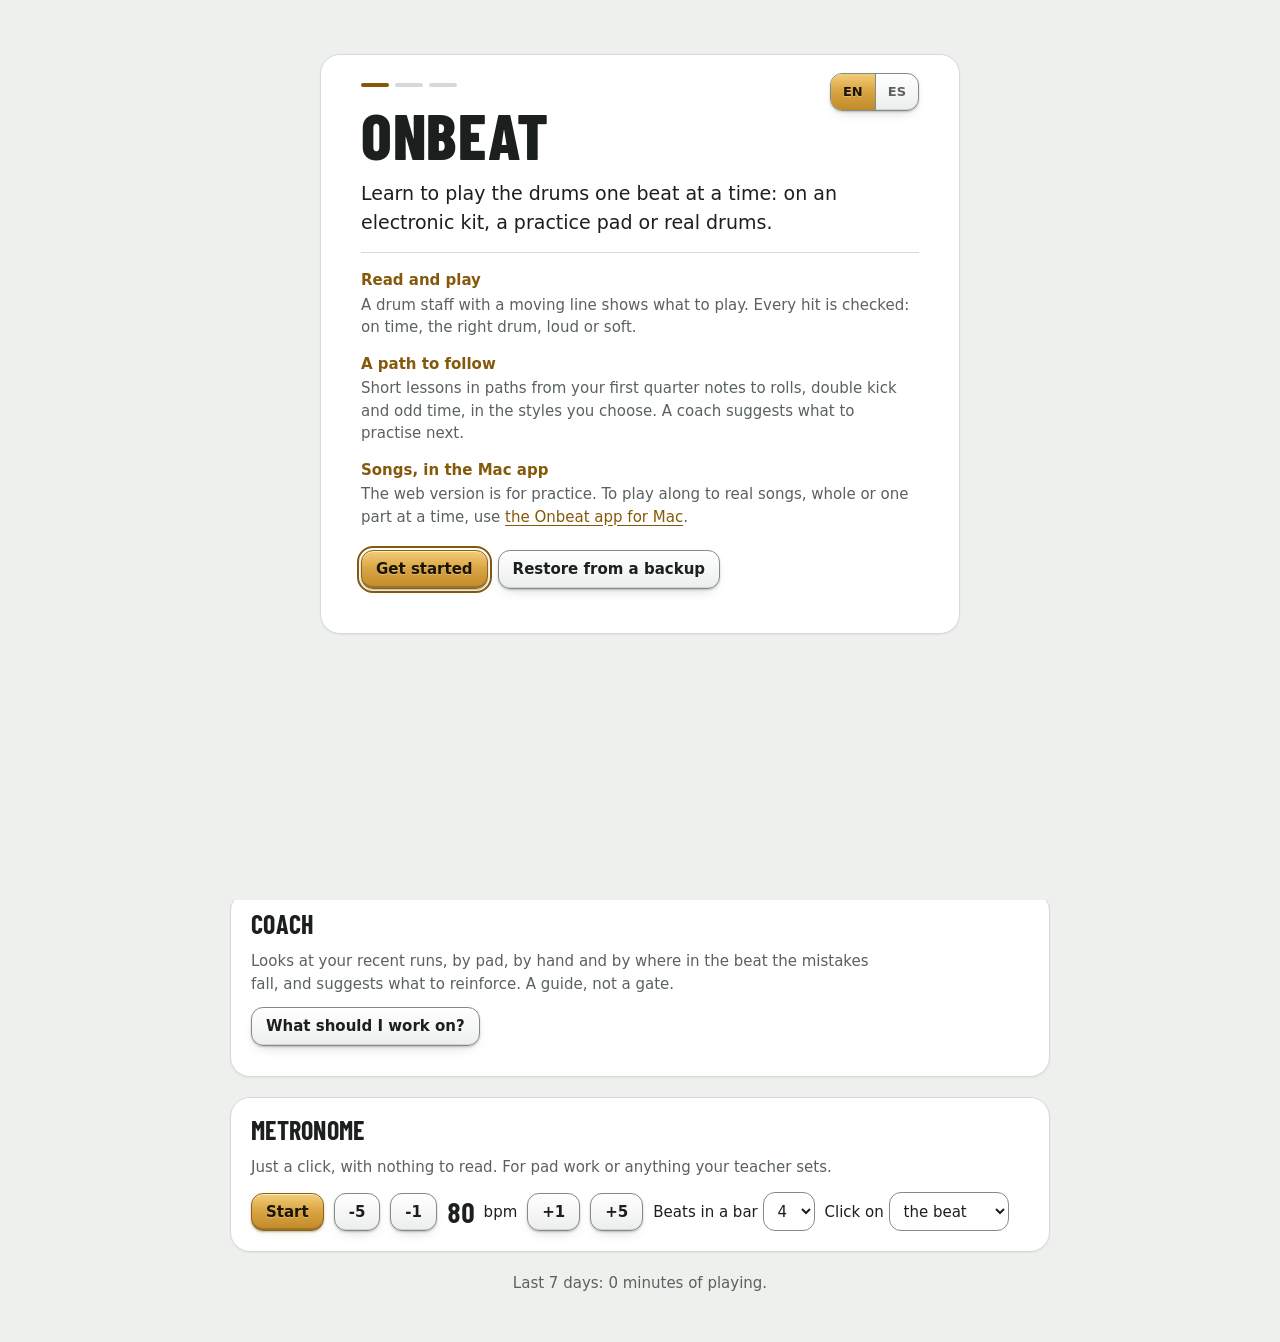
==== commit 0e49434c: "Onbeat 0.6.0" ====
--- a/app/index.html
+++ b/app/index.html
@@ -31,13 +31,13 @@
       if (theme === 'light' || theme === 'dark') document.documentElement.dataset.theme = theme;
     } catch (e) { /* no saved choice */ }
   </script>
-  <script type="module" crossorigin src="./assets/index-DUmYWNkF.js"></script>
-  <link rel="stylesheet" crossorigin href="./assets/index-B0KI5nwH.css">
+  <script type="module" crossorigin src="./assets/index-D-3d93tJ.js"></script>
+  <link rel="stylesheet" crossorigin href="./assets/index-Dv_aoEFR.css">
 </head>
 <body>
   <div id="welcome" class="welcome" role="dialog" aria-modal="true" aria-label="Welcome to Onbeat" data-es-aria-label="Bienvenido a Onbeat" hidden></div>
   <header class="top">
-    <h1><button id="home" class="home" title="Back to Today" data-es-title="Volver a Hoy">Onbeat</button></h1>
+    <h1><button id="home" class="home" title="Back to Today" data-es-title="Volver a Hoy"><svg class="onbeat-mark" viewBox="0 0 28 28" aria-hidden="true"><rect class="m-bg" width="28" height="28" rx="7"/><path class="m-line" d="M5 9h18M5 14h18M5 19h18" stroke-width="1.4"/><ellipse class="m-ink" cx="10.5" cy="16.5" rx="3.4" ry="2.5" transform="rotate(-20 10.5 16.5)" stroke="none"/><path class="m-ink" d="M13.6 16V6.5" fill="none" stroke-width="1.6"/><path class="m-brass" d="M19 4v20" fill="none" stroke-width="2.4" stroke-linecap="round"/></svg>Onbeat</button></h1>
     <nav id="nav" aria-label="Screens" data-es-aria-label="Pantallas">
       <button data-view="today" data-es="Hoy">Today</button>
       <button data-view="practice" data-es="Práctica">Practice</button>
@@ -74,6 +74,7 @@
   </section>
 
   <section id="settings" class="settings" hidden>
+    <div class="settings-bar"><strong data-es="Configuración">Settings</strong><button id="settings-done" class="primary" data-es="✕ Cerrar">✕ Close</button></div>
     <div class="page">
       <div class="settings-grid">
         <div class="phone-only">
@@ -82,6 +83,10 @@
             <button data-lang="en" lang="en">English</button>
             <button data-lang="es" lang="es">Español</button>
           </div>
+        </div>
+        <div>
+          <h3 data-es="Qué quieres tocar">What you want to play</h3>
+          <div id="play-choice" class="play-pick"></div>
         </div>
         <div>
           <h3 data-es="Sonido e imagen">Sound and picture</h3>
@@ -119,6 +124,10 @@
           <div id="sync-panel" class="sync-panel"></div>
         </div>
         <div>
+          <h3 data-es="Copia de seguridad">Backup</h3>
+          <div id="backup-panel" class="backup-panel"></div>
+        </div>
+        <div>
           <h3 data-es="Prueba de nivel">Placement</h3>
           <p class="muted" data-es="Haz la prueba de nivel otra vez para cambiar dónde empiezas en cada ruta.">Run the placement again to reset where you start on each path.</p>
           <div class="row"><button id="redo-placement" data-es="Repetir la prueba de nivel">Redo placement</button></div>
@@ -126,8 +135,9 @@
         <div class="about">
           <h3 data-es="Acerca de">About</h3>
           <p><strong>Onbeat</strong> <span id="app-version" class="muted"></span></p>
-          <p class="credit"><span data-es="Hecho en Colombia con amor, por">Built in Colombia with love, by</span> <a id="author-link" target="_blank" rel="noopener">Eddie Bello</a>. <span class="muted"><span data-es="También en">Also on</span> <a id="author-linkedin" target="_blank" rel="noopener">LinkedIn</a> <span data-es="e">and</span> <a id="author-instagram" target="_blank" rel="noopener">Instagram</a>.</span></p>
+          <p class="credit"><span data-es="Hecho en Colombia con amor, por">Made in Colombia with love, by</span> <a id="author-link" target="_blank" rel="noopener">Eddie Bello</a>. <span class="muted"><span data-es="También en">Also on</span> <a id="author-linkedin" target="_blank" rel="noopener">LinkedIn</a> <span data-es="e">and</span> <a id="author-instagram" target="_blank" rel="noopener">Instagram</a>.</span></p>
           <p><a id="support-link" target="_blank" rel="noopener" data-es="Apoya Onbeat">Support Onbeat</a> <span class="muted" data-es="(gratis, sin anuncios)">(free, no ads)</span></p>
+          <p><a id="site-link" target="_blank" rel="noopener" data-es="Sitio web de Onbeat">Onbeat website</a></p>
           <p id="other-version"></p>
           <p class="muted" data-es="Privacidad: Onbeat no tiene cuentas, anuncios ni rastreo. Tu progreso se queda en este dispositivo, salvo que actives la sincronización: entonces el progreso de ese perfil se guarda en el servicio de Onbeat para tus otros dispositivos, sin nombres ni correos. Solo se conecta a YouTube cuando eliges un video para una canción.">Privacy: Onbeat has no accounts, ads or tracking. Your progress stays on this device unless you turn on sync: then that profile's progress is kept on Onbeat's sync service for your other devices, with no names or emails. It only connects to YouTube when you pick a video for a song.</p>
           <p class="muted" data-es="La notación de batería se dibuja con VexFlow. Las partituras de canciones vienen de la comunidad de fans que las escribe; la app no trae ninguna.">Drum notation drawn with VexFlow. Song charts come from the community of fans who write them; the app ships with none.</p>
@@ -181,29 +191,24 @@
         <span id="rule" class="rule"></span>
         <button id="aids-btn" class="quiet" aria-expanded="false" data-es="Ayudas de práctica">Practice aids</button>
       </div>
-      <div id="aids-more" class="more-row" role="group" aria-label="More like this" data-es-aria-label="Más como este">
-        <button id="easier" title="One change that makes it easier" data-es="Más fácil" data-es-title="Un cambio que lo hace más fácil">Easier</button>
-        <button id="harder" title="One change that makes it harder" data-es="Más difícil" data-es-title="Un cambio que lo hace más difícil">Harder</button>
-        <button id="vary" title="A fresh combination at the same level" data-es="Nueva variación" data-es-title="Una combinación nueva del mismo nivel">New variation</button>
-        <span id="ladder-note" class="muted ladder-note"></span>
-      </div>
       <div id="looppanel" class="looppanel" role="group" aria-label="Loop" data-es-aria-label="En bucle" hidden>
-        <p id="loop-note" class="muted ladder-note"></p>
         <p id="loop-msg" class="loop-msg" aria-live="polite"></p>
         <div class="loop-row">
           <button id="loop-clean" data-es="Salió limpia">That was clean</button>
           <button id="loop-notyet" data-es="Todavía no">Not yet</button>
           <button id="loop-stop" class="primary" data-es="Parar">Stop</button>
         </div>
-        <div class="loop-row">
-          <button id="loop-easier" data-es="Más fácil">Easier</button>
-          <button id="loop-harder" data-es="Más difícil">Harder</button>
-        </div>
-        <div class="loop-row loop-links">
-          <button id="loop-vary" class="loop-link" data-es="Nueva variación">New variation</button>
-          <button id="loop-drums" class="loop-link" aria-pressed="true" data-es="Batería: sí">Drums: on</button>
-          <button id="loop-easy" class="loop-link" data-es="Muy fácil, sigamos">Too easy, move on</button>
-        </div>
+      </div>
+      <div id="aids-more" class="more-row" role="group" aria-label="More like this" data-es-aria-label="Más como este">
+        <button id="easier" title="One change that makes it easier" data-es="Más fácil" data-es-title="Un cambio que lo hace más fácil">Easier</button>
+        <button id="harder" title="One change that makes it harder" data-es="Más difícil" data-es-title="Un cambio que lo hace más difícil">Harder</button>
+        <button id="vary-back" hidden title="Go back to the one before" data-es="Anterior" data-es-title="Volver a la anterior">Previous</button>
+        <button id="vary" title="A fresh combination at the same level" data-es="Nueva variación" data-es-title="Una combinación nueva del mismo nivel">New variation</button>
+        <span id="ladder-note" class="muted ladder-note"></span>
+      </div>
+      <div id="more-links" class="more-links">
+        <button id="easy" class="loop-link" hidden data-es="Muy fácil, sigamos">Too easy, move on</button>
+        <button id="loop-drums" class="loop-link" hidden aria-pressed="true" data-es="Batería: sí">Drums: on</button>
       </div>
       <div id="songmusic" class="songmusic row" hidden></div>
       <p id="keyhint" class="keyhint muted" data-es="Teclas: Enter empieza y para. Esc pausa y continúa.">Keys: Enter starts and stops. Esc pauses and carries on.</p>
@@ -232,7 +237,7 @@
       <div class="below">
         <div>
           <div id="kitview" class="kitview"></div>
-          <p class="kithint muted" data-es="También en el teclado: S o L hi-hat abierto, C pedal del hi-hat, B segundo bombo. Mantén Shift para tocar suave.">Also on the keyboard: S or L open hi-hat, C hi-hat foot, B second kick. Hold Shift to play softly.</p>
+          <p class="kithint muted" data-es="También en el teclado: S o L hi-hat abierto, C pedal del hi-hat, B segundo bombo, G aro (cross-stick), H campana del ride. Mantén Shift para tocar suave.">Also on the keyboard: S or L open hi-hat, C hi-hat foot, B second kick, G cross-stick, H ride bell. Hold Shift to play softly.</p>
           <div id="ytplayer" class="ytplayer" hidden></div>
           <div id="ytnudge" class="row ytnudge" hidden>
             <span class="muted" data-es="La música contra el clic:">Music against the click:</span>
@@ -253,6 +258,6 @@
   <div id="view-songs" class="view" hidden></div>
   <div id="view-progress" class="view" hidden></div>
   <div id="celebrate" class="celebrate" role="status" hidden></div>
-  <div id="saver" class="saver" aria-hidden="true" hidden><div class="saver-logo"><span>Onbeat</span><small id="saver-hint"></small></div></div>
+  <div id="saver" class="saver" aria-hidden="true" hidden><div class="saver-logo"><span>Onbeat</span><small id="saver-credit"></small><small id="saver-hint"></small></div></div>
 </body>
 </html>
--- a/app/assets/index-Dv_aoEFR.css
+++ b/app/assets/index-Dv_aoEFR.css
@@ -0,0 +1 @@
+:root{--lightningcss-light:initial;--lightningcss-dark: ;color-scheme:light;--bg:#eef0ee;--surface:#fff;--raised:#f6f7f6;--fg:#1b1f1e;--muted:#59625f;--line:#d5dad7;--edge:#838b87;--brass:#85590a;--on-brass:#fff;--ok:#2a7448;--early:#a85507;--late:#6f42ad;--miss:#b0362f;--info:#2a5c8c;--zone-good:#b9d0c2;--zone-ok:#5d9574;--shadow-card:0 1px 2px #1b1f1e0f;--shadow-pop:0 10px 36px #1b1f1e38;--p-reading:#2a66b8;--p-time:#0f766c;--p-rudiments:#85590a;--p-grooves:#b53f2a;--p-fills:#6f42ad;--p-dynamics:#aa326b;--p-hihat:#44731b;--p-independence:#3a6591;--p-doublekick:#8a4b1f;--p-odd:#0c7284;--p-rudiments2:#6b4fa0;--p-latin:#b8471b;--p-funk:#7a5a00;--p-jazz:#1f5f5b;--p-plateau:#555f6b;--path:var(--brass);--paper:#fbfaf6;--paper-edge:#c2c8c4;--paper-shadow:0 1px 3px #1b1f1e1a, 0 8px 20px -10px #1b1f1e40;--ink:#1b1f1e;--ink-muted:#5d6562;--ink-faint:#7b817e;--ink-brass:#8a5f0c;--ink-ok:#2a7448;--ink-early:#b35c08;--ink-late:#7446b3;--ink-miss:#b23a32;--btn-top:#fff;--btn-bot:#eceeed;--btn-edge:#838b87;--btn-depth:inset 0 1px 0 #ffffffe6, inset 0 -1px 0 #1b1f1e1f, 0 1px 2px #1b1f1e38, 0 6px 14px -8px #1b1f1e4d;--btn-press:inset 0 2px 4px #1b1f1e40;--btn-hover:inset 0 1px 0 #fffffff2, inset 0 -1px 0 #1b1f1e1f, 0 2px 3px #1b1f1e40, 0 10px 18px -8px #1b1f1e59;--brass-hover:inset 0 1px 0 #fff9, inset 0 -2px 0 #0000002e, 0 2px 3px #1b1f1e4d, 0 7px 15px -10px #c08a2a6b;--brass-top:#f3cd7a;--brass-mid:#d9a441;--brass-bot:#c08a2a;--brass-edge:#8e6418;--on-gold:#1b1403;--brass-depth:inset 0 1px 0 #ffffff8c, inset 0 -2px 0 #0000002e, 0 1px 2px #1b1f1e4d, 0 4px 12px -6px #c08a2a40;--brass-press:inset 0 2px 5px #00000059;--lift:#ffffff4d;--mark-edge:#838b87;--r-ctl:12px;--r-card:20px;--r-pic:14px;--sans:system-ui, -apple-system, "Segoe UI", sans-serif;--mono:ui-monospace, Menlo, Consolas, monospace;--display:"Barlow Condensed", "Arial Narrow", var(--sans)}@media (prefers-color-scheme:dark){:root:not([data-theme=light]){--lightningcss-light: ;--lightningcss-dark:initial;color-scheme:dark;--bg:#121514;--surface:#1b1f1e;--raised:#232827;--fg:#e7ebe9;--muted:#9aa49f;--line:#2e3532;--edge:#6c7571;--brass:#d9a441;--on-brass:#1b1403;--ok:#5fbf86;--early:#f0a04a;--late:#b08cf0;--miss:#e2675d;--info:#6fa6dc;--zone-good:#324e3f;--zone-ok:#447b5b;--shadow-card:none;--shadow-pop:0 10px 40px #00000080;--p-reading:#6ea8f2;--p-time:#3fc4b3;--p-rudiments:#d9a441;--p-grooves:#f0806a;--p-fills:#b08cf0;--p-dynamics:#f07ab0;--p-hihat:#9ccf5f;--p-independence:#86b4e0;--p-doublekick:#e09a62;--p-odd:#4fd0e0;--p-rudiments2:#b39ae8;--p-latin:#f08a5d;--p-funk:#e0c060;--p-jazz:#6fd0c4;--p-plateau:#aab4c0;--paper:#f4f2ec;--paper-edge:#2e3532;--paper-shadow:none;--btn-top:#2a302e;--btn-bot:#1c201f;--btn-edge:#3a423f;--btn-depth:inset 0 1px 0 #ffffff17, inset 0 -1px 0 #0006, 0 1px 2px #00000080, 0 8px 18px -10px #000000b3;--btn-press:inset 0 2px 4px #00000073;--btn-hover:inset 0 1px 0 #ffffff1f, inset 0 -1px 0 #0006, 0 2px 3px #00000080, 0 12px 22px -10px #000c;--brass-hover:inset 0 1px 0 #fff9, inset 0 -2px 0 #0000002e, 0 2px 3px #00000080, 0 7px 15px -10px #d9a4416b;--brass-top:#f3cd7a;--brass-mid:#d9a441;--brass-bot:#c08a2a;--brass-edge:#8e6418;--on-gold:#1b1403;--brass-depth:inset 0 1px 0 #ffffff8c, inset 0 -2px 0 #0000002e, 0 1px 2px #00000080, 0 4px 12px -6px #d9a44140;--brass-press:inset 0 2px 5px #00000059;--lift:#ffffff4d;--mark-edge:transparent}}:root[data-theme=dark]{--lightningcss-light: ;--lightningcss-dark:initial;color-scheme:dark;--bg:#121514;--surface:#1b1f1e;--raised:#232827;--fg:#e7ebe9;--muted:#9aa49f;--line:#2e3532;--edge:#6c7571;--brass:#d9a441;--on-brass:#1b1403;--ok:#5fbf86;--early:#f0a04a;--late:#b08cf0;--miss:#e2675d;--info:#6fa6dc;--zone-good:#324e3f;--zone-ok:#447b5b;--shadow-card:none;--shadow-pop:0 10px 40px #00000080;--p-reading:#6ea8f2;--p-time:#3fc4b3;--p-rudiments:#d9a441;--p-grooves:#f0806a;--p-fills:#b08cf0;--p-dynamics:#f07ab0;--p-hihat:#9ccf5f;--p-independence:#86b4e0;--p-doublekick:#e09a62;--p-odd:#4fd0e0;--p-rudiments2:#b39ae8;--p-latin:#f08a5d;--p-funk:#e0c060;--p-jazz:#6fd0c4;--p-plateau:#aab4c0;--paper:#f4f2ec;--paper-edge:#2e3532;--paper-shadow:none;--btn-top:#2a302e;--btn-bot:#1c201f;--btn-edge:#3a423f;--btn-depth:inset 0 1px 0 #ffffff17, inset 0 -1px 0 #0006, 0 1px 2px #00000080, 0 8px 18px -10px #000000b3;--btn-press:inset 0 2px 4px #00000073;--btn-hover:inset 0 1px 0 #ffffff1f, inset 0 -1px 0 #0006, 0 2px 3px #00000080, 0 12px 22px -10px #000c;--brass-hover:inset 0 1px 0 #fff9, inset 0 -2px 0 #0000002e, 0 2px 3px #00000080, 0 7px 15px -10px #d9a4416b;--brass-top:#f3cd7a;--brass-mid:#d9a441;--brass-bot:#c08a2a;--brass-edge:#8e6418;--on-gold:#1b1403;--brass-depth:inset 0 1px 0 #ffffff8c, inset 0 -2px 0 #0000002e, 0 1px 2px #00000080, 0 4px 12px -6px #d9a44140;--brass-press:inset 0 2px 5px #00000059;--lift:#ffffff4d;--mark-edge:transparent}*{box-sizing:border-box}[hidden]{display:none!important}body{background:var(--bg);color:var(--fg);font:15px/1.5 var(--sans);margin:0}h1,h2,h3,p,ul,ol{margin:0}button,input,select{font:inherit;color:inherit}a{color:var(--brass);text-underline-offset:3px}button{cursor:pointer;border:1px solid var(--btn-edge);background:linear-gradient(180deg, var(--btn-top), var(--btn-bot));box-shadow:var(--btn-depth);border-radius:var(--r-ctl);padding:7px 14px;font-weight:600;transition:transform .2s,box-shadow .2s,border-color .2s}button:active:not(:disabled){box-shadow:var(--btn-press);transform:translateY(1px)}button:hover:not(:disabled){border-color:var(--fg)}button:disabled{opacity:.4;cursor:default}button.primary{background:linear-gradient(180deg, var(--brass-top), var(--brass-mid) 48%, var(--brass-bot));border-color:var(--brass-edge);box-shadow:var(--brass-depth);color:var(--on-gold);font-weight:600}button.primary:active:not(:disabled){box-shadow:var(--brass-press)}button.primary:hover:not(:disabled){border-color:var(--brass-edge);filter:brightness(1.06)}button.big{align-self:flex-start;padding:11px 22px;font-size:16px}button.quiet{color:var(--muted);background:0 0}button.link{color:var(--brass);text-align:left;background:0 0;border:0;padding:0}button.link:hover{text-underline-offset:3px;text-decoration:underline}button.chip{border-radius:999px;padding:4px 12px;font-size:14px}button:focus-visible,input:focus-visible,select:focus-visible,summary:focus-visible{outline:2px solid var(--brass);outline-offset:2px}input[type=number],input[type=text],select{border:1px solid var(--edge);border-radius:var(--r-ctl);background:var(--surface)}input[type=number],select{min-height:39px;padding:4px 10px}input[type=number]{width:70px}input[type=text]{min-width:0;min-height:39px;padding:6px 10px}input[type=checkbox],input[type=radio],input[type=range]{accent-color:var(--brass)}.muted{color:var(--muted)}.row{flex-wrap:wrap;align-items:center;gap:10px;display:flex}.num,.mins{font-variant-numeric:tabular-nums;white-space:nowrap}.scroll{overflow-x:auto}.starcell{color:var(--brass);letter-spacing:1px;white-space:nowrap}.starcell.big{font-size:22px}.tag{letter-spacing:.08em;text-transform:uppercase;font-size:11px;font-weight:600}.tag-warmup{color:var(--muted)}.tag-new{color:var(--brass)}.tag-focus{color:var(--late)}.tag-review{color:var(--ok)}table{border-collapse:collapse;width:100%;font-size:14px}th,td{text-align:left;border-top:1px solid var(--line);vertical-align:baseline;padding:6px 10px 6px 0}th{color:var(--muted);font-size:12px;font-weight:600}.top{border-bottom:1px solid var(--line);background:var(--surface);box-shadow:var(--shadow-card);flex-wrap:wrap;align-items:center;gap:8px clamp(10px,1.4vw,18px);padding:10px 20px;display:flex}.top h1{font:800 26px/1 var(--display);letter-spacing:.01em;text-transform:uppercase}.top h1 .home{font:inherit;letter-spacing:inherit;text-transform:inherit;color:inherit;cursor:pointer;background:0 0;border:0;padding:0}.top h1 .home:hover{color:var(--brass)}.lang{border:1px solid var(--btn-edge);border-radius:var(--r-ctl);background:linear-gradient(180deg, var(--btn-top), var(--btn-bot));box-shadow:var(--btn-depth);display:inline-flex;overflow:hidden}.lang button{min-height:36px;color:var(--muted);background:0 0;border:0;border-radius:0;padding:0 12px;font-size:13px;font-weight:700}.lang button+button{border-left:1px solid var(--btn-edge)}.lang button[aria-pressed=true]{background:var(--brass);color:var(--on-brass)}.lang-settings{align-self:flex-start}.lang-settings button{padding:8px 16px;font-size:14px}.phone-only{display:none!important}#nav{gap:2px;display:flex}#nav button{border-radius:var(--r-ctl);color:var(--muted);background:0 0;border:0;padding:6px 14px;font-weight:500}#nav button:hover{color:var(--fg)}#nav button[aria-current=true]{color:var(--fg);font-weight:600}@media (width>=601px){#nav button,.profile-btn,#settings-btn{min-height:38px;padding-block:0}#nav button{position:relative}#nav button[aria-current=true]:after{content:"";background:var(--brass);border-radius:2px;height:2px;position:absolute;bottom:2px;left:14px;right:14px}}@media (width<=600px){.phone-only{display:flex!important}.top{flex-wrap:nowrap;gap:8px;padding:8px 16px}.top h1{margin-right:auto;font-size:22px}.top .lang,.kit:not(.on){display:none}.kit.on{text-overflow:ellipsis;white-space:nowrap;flex-basis:auto;order:0;min-width:0;font-size:12px;overflow:hidden}.top #settings-btn{place-items:center;width:40px;height:36px;margin-left:0;padding:0;font-size:0;display:grid}#settings-btn:before{content:"⚙";font-size:20px;line-height:1}#settings-btn[aria-expanded=true]:before{content:"✕"}#nav{z-index:30;background:var(--surface);border-top:1px solid var(--line);box-shadow:var(--shadow-card);padding-bottom:env(safe-area-inset-bottom);grid-auto-columns:1fr;grid-auto-flow:column;gap:0;display:grid;position:fixed;bottom:0;left:0;right:0}#nav button{border-radius:0;padding:14px 4px 12px;font-size:14px}#nav button[aria-current=true]{background:var(--bg);box-shadow:inset 0 3px 0 var(--brass)}body{padding-bottom:calc(56px + env(safe-area-inset-bottom))}.celebrate{bottom:calc(68px + env(safe-area-inset-bottom))}}.kit{color:var(--muted);margin-left:auto;font-size:13px}.kit.on{color:var(--ok)}.profile-btn{border-radius:var(--r-ctl);padding:0 14px;font-weight:600}.profile-btn:before{content:"●";color:var(--brass);vertical-align:1px;margin-right:7px;font-size:10px}.profile-row{border-top:1px solid var(--line);flex-wrap:wrap;align-items:center;gap:10px;padding:6px 0;display:flex}.profile-row strong{flex:100px}.settings{background:var(--surface);border-bottom:1px solid var(--line)}.settings-grid{grid-template-columns:repeat(auto-fit,minmax(240px,1fr));gap:24px;display:grid}.settings-grid>div{flex-direction:column;gap:8px;min-width:0;display:flex}.play-on{flex-direction:column;gap:8px;display:flex}.settings h3{letter-spacing:.1em;text-transform:uppercase;color:var(--muted);font-size:12px}@media (width>=821px){html{--top-stuck:var(--top-h,58px);scroll-padding-top:calc(var(--top-stuck) + 8px)}.top{z-index:10;position:sticky;top:0}}@media (width<=820px){.kit{flex-basis:100%;order:5;margin-left:0}#settings-btn{margin-left:auto}}.page{flex-direction:column;gap:20px;max-width:860px;margin:0 auto;padding:24px 20px 48px;display:flex}.settings .page{padding-block:18px}.card{background:var(--surface);border:1px solid var(--line);border-radius:var(--r-card);box-shadow:var(--shadow-card);flex-direction:column;gap:12px;padding:18px 20px;display:flex}.card.accent{border-color:var(--brass)}.card h2{font:700 26px/1.1 var(--display);letter-spacing:.01em;text-transform:uppercase}.card p{max-width:68ch}.card>button{align-self:flex-start}.foot{text-align:center}.segmented{border:1px solid var(--edge);border-radius:var(--r-ctl);align-self:flex-start;display:inline-flex;overflow:hidden}.segmented button{background:0 0;border:0;border-radius:0;padding:8px 18px}.segmented button+button{border-left:1px solid var(--edge)}.segmented button[aria-pressed=true]{background:var(--brass);color:var(--on-brass);font-weight:600}.steps{flex-direction:column;padding:0;list-style:none;display:flex}.steps li{border-top:1px solid var(--line);grid-template-columns:82px minmax(0,1fr) auto;align-items:baseline;gap:12px;padding:8px 0;display:grid}html[lang^=es] .steps li{grid-template-columns:112px minmax(0,1fr) auto}.steps li:last-child{border-bottom:1px solid var(--line)}.advice{flex-direction:column;gap:14px;display:flex}.advice article{border-left:3px solid var(--brass);flex-direction:column;gap:6px;padding-left:14px;display:flex}.advice h3{font-size:16px}.stats{background:var(--line);border:1px solid var(--line);border-radius:var(--r-card);box-shadow:var(--shadow-card);grid-template-columns:repeat(auto-fit,minmax(150px,1fr));gap:1px;display:grid;overflow:hidden}.stat{background:var(--surface);flex-direction:column;padding:14px 16px;display:flex}.stat b{font:700 32px/1.2 var(--display);letter-spacing:.01em;font-variant-numeric:tabular-nums}.stat span{color:var(--muted);font-size:13px}.calendar{grid-template-columns:repeat(7,26px);gap:5px;display:grid}.calendar .dow{color:var(--muted);text-align:center;font-size:11px}.calendar .day{background:var(--raised);border:1px solid var(--edge);border-radius:5px;height:26px}.calendar .day.some{background:color-mix(in srgb, var(--brass) 35%, var(--raised));border-color:var(--brass)}.calendar .day.full{background:var(--brass);border-color:var(--brass);box-shadow:inset 0 0 0 2px color-mix(in srgb, var(--surface) 30%, transparent)}.calendar .day.future{opacity:.35}.calendar .day.today{outline:2px solid var(--fg);outline-offset:1px}.trend{width:100%;min-width:420px;display:block}.trend .band{fill:color-mix(in srgb, var(--ok) 16%, transparent)}.trend .axis{stroke:var(--edge);stroke-width:1px}.trend .line{fill:none;stroke:var(--edge);stroke-width:1.5px}.trend .pt{fill:var(--surface);stroke:var(--fg);stroke-width:1.5px}.trend .pt.clean{fill:var(--ok);stroke:var(--ok)}.trend .lbl,.meter .lbl{fill:var(--muted);font-size:11px;font-family:var(--sans)}.map-wrap{align-items:flex-start;display:flex}.map{flex:none;display:block}.map-names{border-right:1px solid var(--line)}.map-scroll{flex:auto;min-width:0;padding-bottom:4px}.map .link{fill:none;stroke:var(--edge);stroke-width:1.5px;stroke-dasharray:3 5}.map .track{stroke:var(--edge);stroke-width:6px;stroke-linecap:round}.map .done-line{stroke:var(--path);stroke-width:6px;stroke-linecap:round;stroke-dashoffset:0}.map .lane-name{font:700 17px var(--display);fill:var(--fg);text-transform:uppercase;letter-spacing:.02em}.map .lane-sub{font:12px var(--sans);fill:var(--muted)}.map .station{cursor:pointer;outline:none}.map .disc{fill:var(--surface);stroke:var(--edge);stroke-width:2px}.map .num{font:600 13px var(--sans);fill:var(--muted);text-anchor:middle;pointer-events:none}.map .ring{fill:none;stroke:var(--path);stroke-width:4px;stroke-linecap:round}.map .station.done .disc{fill:var(--path);stroke:var(--path)}.map .station.done .num{fill:var(--surface);font-size:15px}.map .station.here .disc,.map .station.begun .disc{stroke:var(--path)}.map .station.here .num{fill:var(--fg)}.map .here-title{font:600 12px var(--sans);fill:var(--fg);text-anchor:middle}.map .here-title.first{text-anchor:start}.map .here-title.last{text-anchor:end}.map .pulse{fill:none;stroke:var(--path);stroke-width:2px;opacity:0}.map .ripple{fill:none;stroke:var(--path);stroke-width:3px;opacity:0}.map .station:hover .disc,.map .station:focus-visible .disc,.map .station.selected .disc{stroke:var(--fg);stroke-width:3px}.map-scroll .lane.gated{opacity:.55}.map-scroll .lane.gated:hover,.map-scroll .lane.gated:focus-within{opacity:1}.map-names .lane.gated .lane-name{fill:var(--muted)}.map-detail{border-top:1px solid var(--line);flex-direction:column;gap:8px;min-height:96px;padding-top:12px;display:flex}.map-detail-head{flex-wrap:wrap;align-items:baseline;gap:12px;display:flex}.map-detail-head .tag{color:var(--path)}.map-detail-head h3{font:700 22px var(--display);text-transform:uppercase}.map-detail ul{flex-direction:column;padding:0;list-style:none;display:flex}.map-detail li{border-top:1px solid var(--line);justify-content:space-between;gap:12px;padding:5px 0;display:flex}.layout{grid-template-columns:260px minmax(0,1fr);gap:24px;max-width:1320px;margin:0 auto;padding:20px;display:grid}main{flex-direction:column;gap:14px;min-width:0;display:flex}.list{flex-direction:column;display:flex}.list.locked{opacity:.45;pointer-events:none}.list details{border-bottom:1px solid var(--line);flex-direction:column;gap:2px;padding:6px 0;display:flex}.list details.lvl{border-bottom:0;padding:0}.list summary{cursor:pointer;border-radius:4px;list-style:none}.list summary::-webkit-details-marker{display:none}.list summary:before{content:"▸";width:14px;color:var(--muted);flex:none;font-size:13px;display:inline-block}.list details[open]>summary:before{content:"▾"}.list summary:focus:not(:focus-visible){outline:none}.list summary:focus-visible{outline-offset:-2px}.list summary.path{align-items:baseline;gap:2px;padding:4px 2px;display:flex}.list summary.path h3{min-width:0;font:800 17px/1.2 var(--display);letter-spacing:.01em;text-transform:uppercase;flex:1;display:inline}.list summary.path small{color:var(--muted);white-space:nowrap;font-size:12px}.list details[open]>summary.path h3{color:var(--fg)}.list details.gated>summary.path h3{color:var(--muted)}.list summary.level{font:600 14px/1.3 var(--sans);-webkit-hyphens:none;hyphens:none;overflow-wrap:normal;color:color-mix(in srgb, var(--fg) 72%, var(--bg));align-items:baseline;gap:2px;padding:6px 2px 4px 14px;display:flex}.list summary.level>span{flex:1;min-width:0}.list summary.level small{color:var(--muted);font-variant-numeric:tabular-nums;white-space:nowrap;font-size:12px;font-weight:400}.list summary.level.here{color:var(--fg)}.list summary.level.done small{color:var(--ok)}.list details.lvl>button{text-align:left;border:0;border-left:1px solid var(--line);width:calc(100% - 20px);color:var(--muted);-webkit-hyphens:none;hyphens:none;background:0 0;border-radius:0 6px 6px 0;justify-content:space-between;gap:8px;margin-left:20px;padding:6px 8px 6px 12px;font-size:14px;font-weight:400;display:flex}.list details.lvl>button:hover{color:var(--fg);background:color-mix(in srgb, var(--fg) 5%, transparent)}.list details.lvl>button[aria-current=true]{color:var(--fg);background:color-mix(in srgb, var(--brass) 14%, transparent);border-left:3px solid var(--brass);padding-left:10px;font-weight:600}.list details.lvl>button small{color:var(--muted);font-variant-numeric:tabular-nums;white-space:nowrap;font-weight:400}.list details.lvl>button small.starcell{color:var(--brass)}.gate-note{color:var(--muted);padding:0 2px 4px 16px;font-size:12px}.songnav{gap:10px}.songnav-back{flex-wrap:wrap;gap:6px;display:flex}.songnav-back button{padding:5px 10px;font-size:13px}.songnav-head{border-top:1px solid var(--line);flex-direction:column;padding:6px 2px 2px;display:flex}.songnav-head h3{margin:0;font-size:16px}.songnav-head small{color:var(--muted);font-size:13px}.songnav-parts{flex-direction:column;gap:2px;display:flex}.songnav-parts button{text-align:left;background:0 0;border:1px solid #0000;justify-content:space-between;gap:8px;width:100%;padding:6px 8px;font-size:14px;display:flex}.songnav-parts button:hover{background:var(--surface)}.songnav-parts button.whole{border-bottom-color:var(--line);border-radius:4px 4px 0 0;margin-bottom:4px;font-weight:600}.songnav-parts button[aria-current=true]{background:var(--surface);border-color:var(--edge);border-radius:4px;font-weight:600}.songnav-parts button small{color:var(--muted);font-variant-numeric:tabular-nums;white-space:nowrap;font-size:12px;font-weight:400}.songnav-parts button small.starcell{color:var(--brass)}.songnav-note{margin:0;font-size:12px}.songmusic{gap:8px 16px;margin-top:8px;font-size:14px}.songmusic select{margin-left:4px}.list-btn{display:none}.list-toggle{align-self:flex-start;margin:-6px 0 -4px -10px;padding:4px 10px;font-size:13px}@media (width<=820px){.list-toggle{display:none}}.linkish{color:var(--brass);text-underline-offset:3px;cursor:pointer;background:0 0;border:0;align-self:flex-start;margin-top:6px;padding:0;font-size:14px;text-decoration:underline}@media (width>=821px){.layout.list-hidden,.layout.focus{grid-template-columns:minmax(0,1fr);max-width:1100px}.layout.list-hidden .list,.layout.focus .list{display:none}}.layout.focus #lesson,.layout.focus #videos,.layout.focus #lesson-toggle,.layout.focus #hint,.layout.focus .list-toggle,.layout.focus #keyhint{display:none}@media (width>=821px){.list{top:calc(var(--top-stuck,0px) + 12px);max-height:calc(100vh - var(--top-stuck,0px) - 44px);align-self:start;position:sticky;overflow-y:auto}}@media (width<=820px){.layout{grid-template-columns:1fr}.list-btn{justify-self:start;display:block}.list{display:none}.list.open{display:flex}.list details.lvl>button{padding-block:9px}}.sessionbar,.banner{background:var(--surface);border:1px solid var(--brass);border-radius:var(--r-card);box-shadow:var(--shadow-card);flex-wrap:wrap;align-items:center;gap:8px 18px;padding:12px 16px;display:flex}.sessionbar>div:first-child{flex:260px;min-width:0}.sessionbar .clock{font-variant-numeric:tabular-nums;color:var(--muted)}.sessionbar .clock.over{color:var(--brass);font-weight:600}.banner{flex-direction:column;align-items:flex-start}.banner h3{font-size:17px;font-family:var(--display);letter-spacing:.01em}.banner p{max-width:70ch}.head{border-left:4px solid var(--path);padding-left:14px}.crumb{letter-spacing:.08em;text-transform:uppercase;color:var(--path);font-size:12px;font-weight:600}.head h2{font:700 34px/1.05 var(--display);letter-spacing:.01em;text-transform:uppercase}.head p{color:var(--muted);max-width:72ch}.lesson{flex-direction:column;gap:3px;max-width:72ch;margin-top:8px;padding-left:18px;display:flex}.videos{margin-top:8px;font-size:14px}.videos span{color:var(--muted)}.videos a{color:var(--path)}.paper{background:var(--paper);border:1px solid var(--paper-edge);border-radius:var(--r-pic);box-shadow:var(--paper-shadow);padding:8px 12px;position:relative;overflow:clip}.paper svg{cursor:pointer;display:block}#staff svg{max-height:var(--staff-max-h,none)}.paper.long{max-height:62vh;overflow-y:auto}.loopbadge{z-index:2;text-align:right;pointer-events:none;height:0;position:sticky;top:4px;overflow:visible}.loopbadge span{font:600 13px var(--sans);color:var(--ink);background:var(--paper);border:1px solid var(--paper-edge);box-shadow:var(--paper-shadow);border-radius:999px;padding:3px 12px;display:inline-block}.loopbadge.last span{color:var(--paper);background:var(--ink-brass);border-color:var(--ink-brass)}.countin{color:var(--ink);background:color-mix(in srgb, var(--paper) 70%, transparent);border-radius:var(--r-pic);z-index:1;font-variant-numeric:tabular-nums;place-items:center;font-size:72px;font-weight:800;display:grid;position:absolute;inset:0}.playhead{background:var(--ink-brass);width:3px;box-shadow:0 0 6px color-mix(in srgb, var(--ink-brass) 55%, transparent);pointer-events:none;z-index:1;will-change:transform;border-radius:2px;position:absolute;top:0;left:-1.5px}.startline{stroke:var(--ink-brass);stroke-width:2px;stroke-dasharray:4 3}.startflag{fill:var(--ink-brass)}.count{font:500 16px var(--mono);fill:var(--ink-muted);text-anchor:middle}.count.on{fill:var(--ink);font-size:18px;font-weight:700}.count.word{font:500 12.5px var(--sans)}.barno{font:500 14px var(--mono);fill:var(--ink-faint)}.secmark{font:700 17px var(--sans);fill:var(--ink-brass);letter-spacing:.02em}.mark-sym path{fill:none;stroke:currentColor;stroke-width:3px;stroke-linecap:round}.mark-sym circle{fill:none;stroke:currentColor;stroke-width:2.5px}.mark-sym.tone-ok{color:var(--ink-ok)}.mark-sym.tone-early{color:var(--ink-early)}.mark-sym.tone-late{color:var(--ink-late)}.mark-sym.tone-miss{color:var(--ink-miss)}.controls,.aids{flex-wrap:wrap;align-items:center;gap:10px 16px;display:flex}.controls .primary{min-width:104px;padding:9px 18px}.aids{background:var(--surface);border:1px solid var(--line);border-radius:var(--r-card);box-shadow:var(--shadow-card);padding:10px 14px}.tempo{font-variant-numeric:tabular-nums;align-items:center;gap:8px;display:flex}.tempo b{font-size:28px;font-family:var(--display);letter-spacing:.01em}.tempo button{padding:5px 12px}.metro{gap:8px 10px}.metro .tempo b{text-align:right;min-width:2.2ch;display:inline-block}.rule{color:var(--muted);flex:200px;font-size:13px}.below{grid-template-columns:minmax(300px,5fr) minmax(0,6fr);align-items:start;gap:20px;display:grid}@media (width<=1080px){.below{grid-template-columns:minmax(0,1fr)}}.side{flex-direction:column;gap:10px;min-width:0;display:flex}.kitview svg{touch-action:manipulation;width:100%;max-width:460px;display:block}.pad{cursor:pointer}.pad circle{fill:var(--surface);stroke:var(--edge);stroke-width:2px}.pad.cym circle{stroke-width:1.5px}.pad .bell{fill:none}.pad text{text-anchor:middle;pointer-events:none;-webkit-user-select:none;user-select:none}.pad .name{font:600 12.5px var(--sans);fill:var(--fg)}.pad .key{font:11px var(--mono);fill:var(--muted)}.no-keys .key{display:none}.pad.next circle:first-child{stroke:var(--brass);stroke-width:4px}.pad.now circle:first-child{fill:var(--brass);transition:none}.pad.hit circle:first-child{stroke:var(--fg);stroke-width:4px;transition:none}.pad.right circle:first-child{fill:var(--ok);transition:none}.pad.wrong circle:first-child{fill:var(--miss);transition:none}.pad.now text,.pad.right text,.pad.wrong text{fill:var(--on-brass)}.kithint{max-width:460px;margin-top:6px;font-size:13px}.meter{width:100%;max-width:360px;display:block}.meter .zone-off{fill:var(--raised);stroke:var(--edge)}.meter .zone-good{fill:var(--zone-good)}.meter .zone-ok{fill:var(--zone-ok)}.meter .centre{stroke:var(--fg);stroke-width:1px;opacity:.6}.meter .tick{stroke:var(--fg);stroke-width:3px;stroke-linecap:round}.meter .avg{fill:var(--brass)}.live{min-height:24px;font-weight:600}.live.wrong{color:var(--info)}.live.extra{color:var(--muted)}.live.ok{color:var(--ok)}.report{background:var(--surface);border:1px solid var(--line);border-radius:var(--r-card);box-shadow:var(--shadow-card);flex-direction:column;gap:10px;padding:16px 18px;display:flex}.report-head{flex-wrap:wrap;justify-content:space-between;align-items:baseline;gap:12px;display:flex}.report h3{font-size:20px;font-family:var(--display);letter-spacing:.01em}.report .next{font-weight:600}.histogram{border-bottom:1px solid var(--edge);grid-template-columns:repeat(10,1fr);align-items:end;gap:3px;max-width:360px;height:56px;display:grid}.histogram span{background:var(--miss);border-radius:2px 2px 0 0;min-height:2px}.histogram span.ok{background:var(--ok)}.histogram span.good{background:color-mix(in srgb, var(--ok) 45%, var(--early))}.histogram-axis{max-width:360px;color:var(--muted);justify-content:space-between;font-size:11px;display:flex}.padtable{max-width:460px}.padtable th{color:var(--fg);font-size:14px}.music{border-top:1px solid var(--line);flex-direction:column;gap:6px;padding-top:10px;display:flex}.music input[type=text]{flex:220px}.ytplayer{border-radius:var(--r-pic);max-width:356px;margin-top:10px;overflow:hidden}.ytplayer iframe{max-width:100%;display:block}.ytnudge{margin-top:8px;font-size:13px}.ytnudge button{padding:4px 10px}.celebrate{z-index:20;background:var(--surface);border:2px solid var(--path);border-radius:var(--r-card);max-width:calc(100vw - 32px);box-shadow:var(--shadow-pop);flex-wrap:wrap;align-items:center;gap:14px 18px;padding:14px 18px;display:flex;position:fixed;bottom:20px;left:50%;transform:translate(-50%)}.celebrate>div:nth-child(2){flex-direction:column;display:flex}.celebrate strong{font:800 22px var(--display);text-transform:uppercase}.celebrate .badge{background:var(--path);width:44px;height:44px;color:var(--surface);border-radius:50%;place-items:center;font-size:24px;font-weight:700;display:grid}@media (prefers-reduced-motion:no-preference){button{transition:transform 80ms,border-color .15s,background-color .15s}button:active:not(:disabled){transform:scale(.97)}.vf-notehead path,.vf-notehead text{transition:fill .12s}.pad circle{transition:fill .22s,stroke .22s}.map .disc{transition:stroke .2s,fill .2s}.view:not([hidden])>.page,main{animation:.22s ease-out settle}.report:not([hidden]),.banner:not([hidden]),.sessionbar:not([hidden]){animation:.25s ease-out both rise}.report .starcell.big{animation:.5s cubic-bezier(.2,1.6,.4,1) .15s both pop;display:inline-block}.countin:not([hidden]){animation:.3s ease-out beat}.mark-sym{transform-box:fill-box;transform-origin:50%;animation:.2s ease-out markin}.histogram span{transform-origin:bottom;animation:.45s ease-out both grow}.map .done-line{animation:draw .9s ease-out calc(var(--i) * .12s) both}.map .done-line.fresh{animation:1.1s ease-out .5s both draw}.map .station{animation:station .35s ease-out calc(var(--i) * .12s + var(--n) * 40ms) both}.map .pulse{transform-box:fill-box;transform-origin:50%;animation:2.2s ease-out infinite pulse}.map .ripple{transform-box:fill-box;transform-origin:50%;animation:1.4s ease-out 1.2s 2 both ripple}.map .station.fresh .disc{animation:.5s ease-out 1.2s both fillin}.celebrate:not([hidden]){animation:.45s cubic-bezier(.2,1.4,.4,1) both toast}.celebrate .badge{animation:.5s cubic-bezier(.2,1.6,.4,1) .25s both pop}}@keyframes settle{0%{transform:translateY(6px)}}@keyframes rise{0%{opacity:0;transform:translateY(6px)}}@keyframes pop{0%{opacity:0;transform:scale(.4)}}@keyframes markin{0%{opacity:0;transform:scale(1.8)}}@keyframes beat{0%{opacity:.4;transform:scale(1.25)}}@keyframes grow{0%{transform:scaleY(0)}}@keyframes draw{0%{stroke-dashoffset:var(--from,var(--len))}}@keyframes station{0%{opacity:0}}@keyframes pulse{0%{opacity:.7;transform:scale(1)}70%,to{opacity:0;transform:scale(1.7)}}@keyframes ripple{0%{opacity:.9;transform:scale(1)}to{opacity:0;transform:scale(2.6)}}@keyframes fillin{0%{fill:var(--surface)}}@keyframes toast{0%{opacity:0;transform:translate(-50%,30px)}}.play-pick{flex-direction:column;gap:12px;display:flex}.style-chips{border:0;flex-wrap:wrap;gap:8px;margin:0;padding:0;display:flex}.style-chips legend{margin-bottom:6px;padding:0;font-size:14px;font-weight:600}.style-chip{border:1px solid var(--line);background:var(--raised);cursor:pointer;border-radius:999px;align-items:center;gap:6px;padding:8px 12px;display:inline-flex}.style-chip:has(input:checked){border-color:var(--brass);box-shadow:inset 0 0 0 1px var(--brass)}.style-chip input{accent-color:var(--brass);margin:0}.style-chip.soon{opacity:.55;cursor:default}.style-chip small{color:var(--muted);font-size:12px}.map-names .lane.focus .lane-sub{fill:var(--brass);font-weight:700}.focus-line{margin-bottom:4px}.milestones{flex-wrap:wrap;align-items:center;gap:6px;margin-bottom:12px;display:flex}.milestones-label{margin-right:4px;font-weight:600}.milestones .chip.done{border-color:var(--brass);color:var(--brass);font-weight:700}.milestones .chip.begun{border-style:dashed}.map-songs{margin-top:8px}.staff-key{width:100%;max-width:360px;margin:8px 0;display:block}.staff-key .line{stroke:var(--fg);stroke-width:1px;opacity:.5}.staff-key .head{fill:var(--fg)}.staff-key .head-x{stroke:var(--fg);stroke-width:2px;fill:none}.staff-key .label{fill:var(--muted);font-size:12px}.first-checks{flex-direction:column;gap:6px;padding-left:20px;display:flex}.first-checks li{justify-content:space-between;gap:12px;display:flex}.first-checks li.done button{opacity:.7}@media (prefers-reduced-motion:reduce){button,button:active:not(:disabled){transition:none;transform:none}}.top h1 .home{align-items:center;gap:10px;display:inline-flex}.onbeat-mark{flex:none;width:28px;height:28px}.onbeat-mark .m-bg{fill:var(--paper);stroke:var(--mark-edge);stroke-width:1px}.onbeat-mark .m-line{stroke:var(--ink-faint)}.onbeat-mark .m-ink{fill:var(--ink);stroke:var(--ink)}.onbeat-mark .m-brass{stroke:var(--ink-brass)}@media (width<=600px){.onbeat-mark{width:24px;height:24px}}button:hover:not(:disabled),a.button-link:hover{border-color:var(--edge);box-shadow:var(--btn-hover);transform:translateY(-1px)}button.primary:hover:not(:disabled),a.button-link.primary:hover{border-color:var(--brass-edge);box-shadow:var(--brass-hover);filter:none}button:active:not(:disabled),a.button-link:active{box-shadow:var(--btn-press);transform:translateY(1px)}button.primary:active:not(:disabled),a.button-link.primary:active{box-shadow:var(--brass-press)}button.primary,a.button-link.primary{text-shadow:0 1px 0 var(--lift)}.lang button[aria-pressed=true],.segmented button[aria-pressed=true]{background:linear-gradient(180deg, var(--brass-top), var(--brass-mid) 48%, var(--brass-bot));color:var(--on-gold);text-shadow:0 1px 0 var(--lift)}@media (prefers-reduced-motion:reduce){button:hover:not(:disabled),a.button-link:hover{transform:none}}:is(button.quiet,button.link,.top h1 .home,.lang button,#nav button,.segmented button,.list details.lvl>button,.songnav-parts button,button.song-row,button.song-remove,.more-links .loop-link):is(*,:hover,:active){box-shadow:none;transform:none}#settings-btn[aria-expanded=true]{background:linear-gradient(180deg, var(--brass-top), var(--brass-mid) 48%, var(--brass-bot));border-color:var(--brass-edge);color:var(--on-gold);box-shadow:var(--brass-press)}.settings-bar{top:var(--top-stuck,0px);z-index:5;background:var(--surface);border-bottom:1px solid var(--line);justify-content:space-between;align-items:center;gap:12px;padding:8px 20px;display:flex;position:sticky}.settings-bar strong{font:800 22px/1 var(--display);letter-spacing:.01em;text-transform:uppercase}@media (width>=821px){#settings-done{display:none}}@font-face{font-family:Barlow Condensed;font-style:normal;font-display:swap;font-weight:600;src:url(./barlow-condensed-latin-600-normal-DepVgxBB.woff2)format("woff2"),url(./barlow-condensed-latin-600-normal-BFJEwTuo.woff)format("woff")}@font-face{font-family:Barlow Condensed;font-style:normal;font-display:swap;font-weight:700;src:url(./barlow-condensed-latin-700-normal-v1xN8_Wq.woff2)format("woff2"),url(./barlow-condensed-latin-700-normal-Dmwat-ge.woff)format("woff")}@font-face{font-family:Barlow Condensed;font-style:normal;font-display:swap;font-weight:800;src:url(./barlow-condensed-latin-800-normal-BKzMuPgK.woff2)format("woff2"),url(./barlow-condensed-latin-800-normal-e9GbPXiK.woff)format("woff")}.leavebar{top:var(--top-stuck,0px);z-index:15;background:var(--raised);border-bottom:2px solid var(--brass);flex-wrap:wrap;justify-content:center;align-items:center;gap:8px 18px;padding:10px 20px;font-weight:600;display:flex;position:sticky}.leavebar span{min-width:0}.keyhint{font-size:12px}@media (hover:none){.keyhint{display:none}}.tempo #bpm{cursor:pointer;border-bottom:1px dashed var(--muted);border-radius:2px}.tempo #bpm.fixed{cursor:default;border-bottom-color:#0000}.tempo #bpm:focus-visible{outline:2px solid var(--brass);outline-offset:2px}.tempo input.bpm-input{font-variant-numeric:tabular-nums;width:78px;font-size:20px;font-weight:700}#aids.aids{align-items:flex-start;gap:14px 32px}.aid-group{flex-direction:column;gap:6px;min-width:0;display:flex}.aid-label{letter-spacing:.1em;text-transform:uppercase;color:var(--muted);font-size:12px}.aid-row{flex-wrap:wrap;align-items:center;gap:8px 14px;min-width:0;display:flex}.aid-row select{max-width:100%}.data-note{max-width:76ch;font-size:13px}.session-summary>button{align-self:flex-start}.donate-note{border-top:1px solid var(--line);flex-direction:column;gap:6px;padding-top:12px;display:flex}.donate-cheer{font-weight:600}a.button-link{border-radius:var(--r-ctl);border:1px solid var(--btn-edge);background:linear-gradient(180deg, var(--btn-top), var(--btn-bot));box-shadow:var(--btn-depth);padding:7px 14px;text-decoration:none;display:inline-block}a.button-link.primary{background:linear-gradient(180deg, var(--brass-top), var(--brass-mid) 48%, var(--brass-bot));border-color:var(--brass-edge);box-shadow:var(--brass-depth);color:var(--on-gold);font-weight:600}.summary-facts{flex-wrap:wrap;gap:4px 24px;padding:0;font-weight:600;list-style:none;display:flex}body.welcoming{overflow:hidden}.welcome{z-index:40;background:var(--bg);place-items:start center;padding:max(24px,6vh) 16px 40px;display:grid;position:fixed;inset:0;overflow-y:auto}.welcome-card{background:var(--surface);border:1px solid var(--line);border-radius:var(--r-card);width:min(640px,100%);box-shadow:var(--shadow-card);flex-direction:column;gap:16px;padding:28px clamp(18px,5vw,40px);display:flex;position:relative}.welcome-steps{gap:6px;display:flex}.welcome-lang{position:absolute;top:18px;right:clamp(18px,5vw,40px)}.welcome-steps span{background:var(--line);border-radius:2px;width:28px;height:4px}.welcome-steps span.on{background:var(--brass)}.welcome-logo{font:800 clamp(44px, 9vw, 64px)/1 var(--display);text-transform:uppercase;letter-spacing:.01em;margin:0}.welcome-lede{margin:-4px 0 0;font-size:19px}.welcome-card h2{font:800 30px/1 var(--display);text-transform:uppercase;margin:0}.welcome-points{border-top:1px solid var(--line);gap:14px;padding-top:16px;display:grid}.welcome-points h3{color:var(--brass);margin:0 0 2px;font-size:15px}.welcome-points p{color:var(--muted);margin:0}.welcome-actions{margin-top:6px}.welcome .field{flex-direction:column;gap:6px;font-size:14px;font-weight:600;display:flex}.welcome .field input,.welcome .field select{max-width:340px;padding:8px 10px;font-size:16px;font-weight:400}.welcome-choices{border:0;flex-direction:column;gap:8px;margin:0;padding:0;display:flex}.welcome-choices legend{margin-bottom:6px;padding:0;font-size:14px;font-weight:600}.welcome-choice{border:1px solid var(--line);border-radius:var(--r-ctl);cursor:pointer;background:var(--raised);align-items:flex-start;gap:12px;padding:12px 14px;display:flex}.welcome-choice:has(input:checked){border-color:var(--brass);box-shadow:inset 0 0 0 1px var(--brass)}.welcome-choice input{accent-color:var(--brass);margin-top:3px}.welcome-choice span{flex-direction:column;gap:2px;display:flex}.welcome-choice small{color:var(--muted);font-size:13px}.welcome .kit-line{margin:-6px 0 0;font-size:14px}.settings-sub{margin-top:10px}.saver{z-index:1000;cursor:none;background:#000;position:fixed;inset:0}.saver-logo{color:#ffffff47;will-change:transform;flex-direction:column;align-items:center;gap:4px;transition:transform 12s linear;display:flex;position:absolute;top:0;left:0}.saver-logo span{font:800 40px/1 var(--display);text-transform:uppercase;letter-spacing:.02em}.saver-logo small{font-size:13px}.looppanel{flex-direction:column;align-items:flex-start;gap:8px;display:flex}.loop-row{flex-wrap:wrap;align-items:center;gap:8px;display:flex}.loop-row:not(:has(>:not([hidden]))){display:none}.looppanel button,body.looping .more-row button{padding:10px 14px;font-size:16px}.loop-msg{margin:0;font-weight:600}.loop-msg:empty{display:none}.tempo .tempo-big{font-size:13px}.tempo button{min-width:40px;min-height:39px}body.looping .top,body.looping #nav,body.looping .list,body.looping #list-btn,body.looping #list-toggle,body.looping #lesson,body.looping #lesson-toggle,body.looping #videos,body.looping #keyhint,body.looping .kithint,body.looping #sessionbar,body.looping #start,body.looping #listen,body.looping #aids-btn,body.looping #aids{display:none!important}body.looping{padding-bottom:0}body.looping .layout{grid-template-columns:minmax(0,1fr)}.picker-list{flex-direction:column;gap:10px;margin:8px 0;display:flex}.picker-list button{text-align:left;padding:14px 18px;font-size:18px}.welcome-card>button.quiet{align-self:flex-start}.picker-new input{flex:160px;min-width:0}.ladder-note{font-size:13px}.looppanel .ladder-note{margin:0}.more-row{flex-wrap:wrap;align-items:center;gap:8px 10px;display:flex}.more-links{flex-wrap:wrap;align-items:center;gap:4px 16px;width:100%;display:flex}.more-links:not(:has(>:not([hidden]))){display:none}.more-links .loop-link{color:var(--brass);text-underline-offset:3px;background:0 0;border:0;padding:4px 2px;font-size:14px;text-decoration:underline}@media (width>=1200px) and (aspect-ratio>=3/2){main{grid-template-columns:minmax(0,1fr) minmax(0,1.25fr);grid-auto-flow:dense;align-content:start;column-gap:40px;display:grid}main>*{grid-column:1/-1}main>.controls,main>.more-row,main>.more-links,main>.looppanel,main>.songmusic,main>.keyhint,main>.aids{grid-column:2}main>.below{display:contents}.below>div:not(.side){grid-area:span 8/1}.below>.side{grid-column:2}}@media (width>=1800px) and (height>=1000px){.layout,.layout.focus,.layout.list-hidden{zoom:1.2;max-width:none;padding:16px 48px}.looppanel button,body.looping .more-row button{padding:12px 20px;font-size:18px}.more-links .loop-link{font-size:16px}}@media (width>=1800px) and (height<=999px){.layout,.layout.focus,.layout.list-hidden{max-width:none;padding-inline:32px}}.kitview svg{max-height:max(150px,34vh)}@media (width<=600px){.kitview svg{max-height:max(150px,26vh)}.controls{gap:8px}.tempo{gap:5px}.tempo button{min-width:36px;padding-inline:8px}body.looping #rule{display:none}}.sync-panel{flex-direction:column;gap:10px;display:flex}.sync-entry .row{flex-wrap:wrap}.sync-entry input{min-width:0;max-width:320px;font-family:var(--mono,ui-monospace, monospace);letter-spacing:.04em;text-transform:uppercase;flex:220px}.sync-label{margin-bottom:4px;font-size:14px;font-weight:600;display:block}.sync-note:empty{display:none}.sync-status{font-weight:600}.sync-link:empty{display:none}.sync-qr{border-radius:var(--r-pic);background:#fff;width:200px;max-width:100%;padding:6px}.sync-qr svg{width:100%;height:auto;display:block}.sync-code{font:800 34px/1 var(--display);letter-spacing:.06em;margin:8px 0 4px}.songs-view{min-height:calc(100vh - 60px)}.songs-view.dropping{outline:3px dashed var(--brass);outline-offset:-8px}.drop-hint{z-index:5;background:var(--brass);max-width:calc(100vw - 32px);color:var(--on-brass);text-align:center;pointer-events:none;border-radius:999px;padding:10px 20px;font-weight:600;display:none;position:fixed;top:76px;left:50%;transform:translate(-50%)}.songs-view.dropping .drop-hint{display:block}.songs-view.dropping .song-list,.songs-view.dropping .song-group h3{opacity:.5}.song-group{flex-direction:column;gap:8px;display:flex}.song-group h3{letter-spacing:.1em;text-transform:uppercase;color:var(--muted);font-size:12px}.song-list{background:var(--surface);border:1px solid var(--line);border-radius:var(--r-card);overflow:hidden}.song+.song{border-top:1px solid var(--line)}button.song-row{text-align:left;background:0 0;border:0;border-radius:0;flex-wrap:wrap;align-items:baseline;gap:2px 16px;width:100%;padding:10px 14px;display:flex}button.song-row:hover{background:var(--raised)}button.song-row:focus-visible{outline-offset:-3px}.song.open>button.song-row{background:var(--raised)}.song-name{overflow-wrap:anywhere;flex:220px;min-width:0}.song-name:before{content:"▸";width:1.1em;color:var(--muted);display:inline-block}.song.open .song-name:before{content:"▾";color:var(--brass)}.song-name b{font-weight:600}.song-name span{color:var(--muted)}.song-meta{color:var(--muted);font-variant-numeric:tabular-nums;flex-wrap:wrap;gap:2px 14px;padding-left:1.1em;font-size:13px;display:flex}.song-meta span{white-space:nowrap}.song-meta .has-music{color:var(--ok)}.song-detail{border-top:1px solid var(--line);flex-direction:column;gap:12px;min-width:0;padding:12px 14px 14px;display:flex}.song-detail p{max-width:68ch}.song-detail .music input[type=text]{min-width:0;max-width:100%}button.song-remove{color:var(--muted);background:0 0;border:0;align-self:flex-end;margin-top:10px;padding:2px 0;font-size:13px;text-decoration:underline}button.song-remove:hover{color:var(--fg)}button.song-remove[data-armed]{color:var(--miss);font-weight:600}
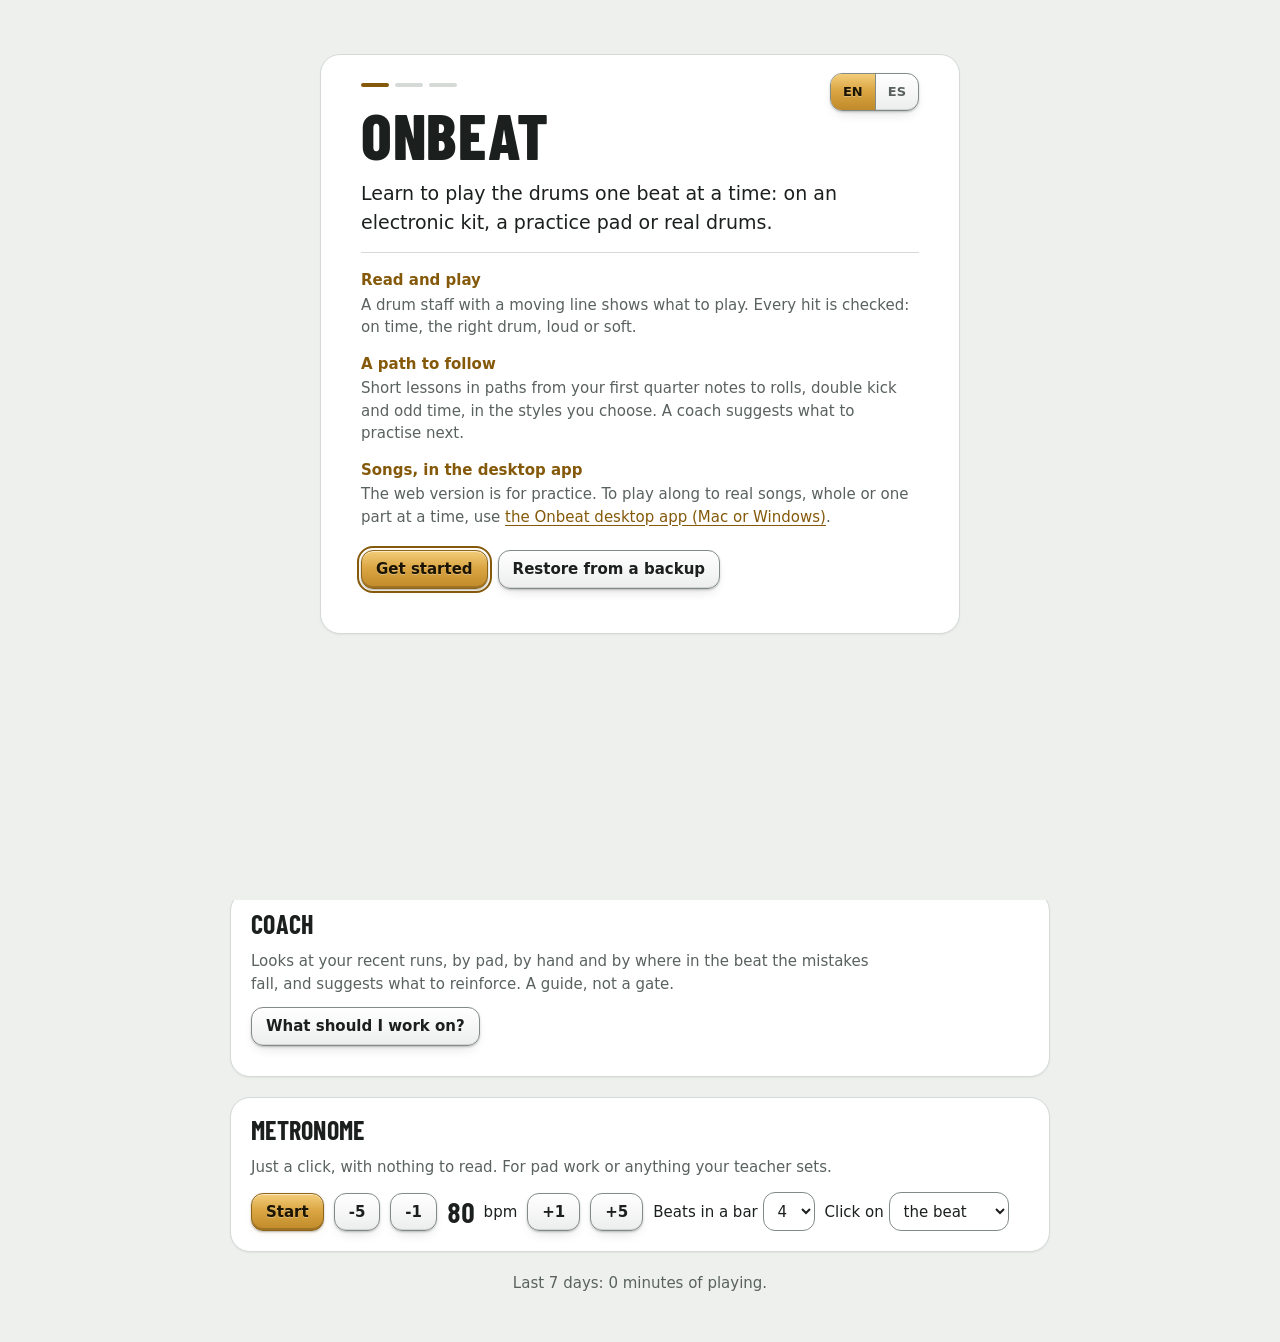
==== commit 3607453b: "Onbeat 0.8.0" ====
--- a/app/index.html
+++ b/app/index.html
@@ -31,8 +31,8 @@
       if (theme === 'light' || theme === 'dark') document.documentElement.dataset.theme = theme;
     } catch (e) { /* no saved choice */ }
   </script>
-  <script type="module" crossorigin src="./assets/index-D-3d93tJ.js"></script>
-  <link rel="stylesheet" crossorigin href="./assets/index-Dv_aoEFR.css">
+  <script type="module" crossorigin src="./assets/index-BzqKres8.js"></script>
+  <link rel="stylesheet" crossorigin href="./assets/index-B-GoH4ke.css">
 </head>
 <body>
   <div id="welcome" class="welcome" role="dialog" aria-modal="true" aria-label="Welcome to Onbeat" data-es-aria-label="Bienvenido a Onbeat" hidden></div>
@@ -111,8 +111,8 @@
           <label><span data-es="Teclado">Keyboard</span> <input type="number" id="offset-kb" step="5" min="-250" max="250"> ms</label>
           <label><span data-es="Batería">Kit</span> <input type="number" id="offset-kit" step="5" min="-250" max="250"> ms</label>
           <div class="row"><button id="calibrate" data-es="Calibrar tocando">Calibrate by tapping</button></div>
-          <label><span data-es="Imagen">Picture</span> <input type="number" id="offset-pic" step="10" min="-500" max="500"> ms</label>
-          <p class="muted" data-es="Si la línea que avanza va adelante del sonido (pasa mucho en televisores), sube este número hasta que coincidan. Pruébalo con Escuchar.">If the moving line runs ahead of the sound (common on TVs), raise this until they match. Try it with Listen.</p>
+          <div class="row picture-row"><label><span data-es="Imagen">Picture</span> <input type="number" id="offset-pic" step="10" min="-500" max="500"> ms</label><button id="lineup-btn" data-es="Alinear la imagen">Line it up</button></div>
+          <p class="muted" data-es="Si la línea que avanza va adelante del sonido (pasa mucho en televisores), sube este número hasta que coincidan. Alinear la imagen te deja verlo y ajustarlo con un clic, también con el control remoto.">If the moving line runs ahead of the sound (common on TVs), raise this until they match. Line it up lets you see it and set it against a click, with a remote too.</p>
           <p id="cal-status" class="muted" aria-live="polite"></p>
         </div>
         <div>
--- a/app/assets/index-B-GoH4ke.css
+++ b/app/assets/index-B-GoH4ke.css
@@ -0,0 +1 @@
+:root{--lightningcss-light:initial;--lightningcss-dark: ;color-scheme:light;--bg:#eef0ee;--surface:#fff;--raised:#f6f7f6;--fg:#1b1f1e;--muted:#59625f;--line:#d5dad7;--edge:#838b87;--brass:#85590a;--on-brass:#fff;--ok:#2a7448;--early:#a85507;--late:#6f42ad;--miss:#b0362f;--info:#2a5c8c;--zone-good:#b9d0c2;--zone-ok:#5d9574;--shadow-card:0 1px 2px #1b1f1e0f;--shadow-pop:0 10px 36px #1b1f1e38;--p-reading:#2a66b8;--p-time:#0f766c;--p-rudiments:#85590a;--p-grooves:#b53f2a;--p-fills:#6f42ad;--p-dynamics:#aa326b;--p-hihat:#44731b;--p-independence:#3a6591;--p-doublekick:#8a4b1f;--p-odd:#0c7284;--p-rudiments2:#6b4fa0;--p-latin:#b8471b;--p-funk:#7a5a00;--p-jazz:#1f5f5b;--p-plateau:#555f6b;--path:var(--brass);--paper:#fbfaf6;--paper-edge:#c2c8c4;--paper-shadow:0 1px 3px #1b1f1e1a, 0 8px 20px -10px #1b1f1e40;--ink:#1b1f1e;--ink-muted:#5d6562;--ink-faint:#7b817e;--ink-brass:#8a5f0c;--ink-ok:#2a7448;--ink-early:#b35c08;--ink-late:#7446b3;--ink-miss:#b23a32;--btn-top:#fff;--btn-bot:#eceeed;--btn-edge:#838b87;--btn-depth:inset 0 1px 0 #ffffffe6, inset 0 -1px 0 #1b1f1e1f, 0 1px 2px #1b1f1e38, 0 6px 14px -8px #1b1f1e4d;--btn-press:inset 0 2px 4px #1b1f1e40;--btn-hover:inset 0 1px 0 #fffffff2, inset 0 -1px 0 #1b1f1e1f, 0 2px 3px #1b1f1e40, 0 10px 18px -8px #1b1f1e59;--brass-hover:inset 0 1px 0 #fff9, inset 0 -2px 0 #0000002e, 0 2px 3px #1b1f1e4d, 0 7px 15px -10px #c08a2a6b;--brass-top:#f3cd7a;--brass-mid:#d9a441;--brass-bot:#c08a2a;--brass-edge:#8e6418;--on-gold:#1b1403;--brass-depth:inset 0 1px 0 #ffffff8c, inset 0 -2px 0 #0000002e, 0 1px 2px #1b1f1e4d, 0 4px 12px -6px #c08a2a40;--brass-press:inset 0 2px 5px #00000059;--lift:#ffffff4d;--mark-edge:#838b87;--r-ctl:12px;--r-card:20px;--r-pic:14px;--sans:system-ui, -apple-system, "Segoe UI", sans-serif;--mono:ui-monospace, Menlo, Consolas, monospace;--display:"Barlow Condensed", "Arial Narrow", var(--sans)}@media (prefers-color-scheme:dark){:root:not([data-theme=light]){--lightningcss-light: ;--lightningcss-dark:initial;color-scheme:dark;--bg:#121514;--surface:#1b1f1e;--raised:#232827;--fg:#e7ebe9;--muted:#9aa49f;--line:#2e3532;--edge:#6c7571;--brass:#d9a441;--on-brass:#1b1403;--ok:#5fbf86;--early:#f0a04a;--late:#b08cf0;--miss:#e2675d;--info:#6fa6dc;--zone-good:#324e3f;--zone-ok:#447b5b;--shadow-card:none;--shadow-pop:0 10px 40px #00000080;--p-reading:#6ea8f2;--p-time:#3fc4b3;--p-rudiments:#d9a441;--p-grooves:#f0806a;--p-fills:#b08cf0;--p-dynamics:#f07ab0;--p-hihat:#9ccf5f;--p-independence:#86b4e0;--p-doublekick:#e09a62;--p-odd:#4fd0e0;--p-rudiments2:#b39ae8;--p-latin:#f08a5d;--p-funk:#e0c060;--p-jazz:#6fd0c4;--p-plateau:#aab4c0;--paper:#f4f2ec;--paper-edge:#2e3532;--paper-shadow:none;--btn-top:#2a302e;--btn-bot:#1c201f;--btn-edge:#3a423f;--btn-depth:inset 0 1px 0 #ffffff17, inset 0 -1px 0 #0006, 0 1px 2px #00000080, 0 8px 18px -10px #000000b3;--btn-press:inset 0 2px 4px #00000073;--btn-hover:inset 0 1px 0 #ffffff1f, inset 0 -1px 0 #0006, 0 2px 3px #00000080, 0 12px 22px -10px #000c;--brass-hover:inset 0 1px 0 #fff9, inset 0 -2px 0 #0000002e, 0 2px 3px #00000080, 0 7px 15px -10px #d9a4416b;--brass-top:#f3cd7a;--brass-mid:#d9a441;--brass-bot:#c08a2a;--brass-edge:#8e6418;--on-gold:#1b1403;--brass-depth:inset 0 1px 0 #ffffff8c, inset 0 -2px 0 #0000002e, 0 1px 2px #00000080, 0 4px 12px -6px #d9a44140;--brass-press:inset 0 2px 5px #00000059;--lift:#ffffff4d;--mark-edge:transparent}}:root[data-theme=dark]{--lightningcss-light: ;--lightningcss-dark:initial;color-scheme:dark;--bg:#121514;--surface:#1b1f1e;--raised:#232827;--fg:#e7ebe9;--muted:#9aa49f;--line:#2e3532;--edge:#6c7571;--brass:#d9a441;--on-brass:#1b1403;--ok:#5fbf86;--early:#f0a04a;--late:#b08cf0;--miss:#e2675d;--info:#6fa6dc;--zone-good:#324e3f;--zone-ok:#447b5b;--shadow-card:none;--shadow-pop:0 10px 40px #00000080;--p-reading:#6ea8f2;--p-time:#3fc4b3;--p-rudiments:#d9a441;--p-grooves:#f0806a;--p-fills:#b08cf0;--p-dynamics:#f07ab0;--p-hihat:#9ccf5f;--p-independence:#86b4e0;--p-doublekick:#e09a62;--p-odd:#4fd0e0;--p-rudiments2:#b39ae8;--p-latin:#f08a5d;--p-funk:#e0c060;--p-jazz:#6fd0c4;--p-plateau:#aab4c0;--paper:#f4f2ec;--paper-edge:#2e3532;--paper-shadow:none;--btn-top:#2a302e;--btn-bot:#1c201f;--btn-edge:#3a423f;--btn-depth:inset 0 1px 0 #ffffff17, inset 0 -1px 0 #0006, 0 1px 2px #00000080, 0 8px 18px -10px #000000b3;--btn-press:inset 0 2px 4px #00000073;--btn-hover:inset 0 1px 0 #ffffff1f, inset 0 -1px 0 #0006, 0 2px 3px #00000080, 0 12px 22px -10px #000c;--brass-hover:inset 0 1px 0 #fff9, inset 0 -2px 0 #0000002e, 0 2px 3px #00000080, 0 7px 15px -10px #d9a4416b;--brass-top:#f3cd7a;--brass-mid:#d9a441;--brass-bot:#c08a2a;--brass-edge:#8e6418;--on-gold:#1b1403;--brass-depth:inset 0 1px 0 #ffffff8c, inset 0 -2px 0 #0000002e, 0 1px 2px #00000080, 0 4px 12px -6px #d9a44140;--brass-press:inset 0 2px 5px #00000059;--lift:#ffffff4d;--mark-edge:transparent}*{box-sizing:border-box}[hidden]{display:none!important}body{background:var(--bg);color:var(--fg);font:15px/1.5 var(--sans);margin:0}h1,h2,h3,p,ul,ol{margin:0}button,input,select{font:inherit;color:inherit}a{color:var(--brass);text-underline-offset:3px}button{cursor:pointer;border:1px solid var(--btn-edge);background:linear-gradient(180deg, var(--btn-top), var(--btn-bot));box-shadow:var(--btn-depth);border-radius:var(--r-ctl);padding:7px 14px;font-weight:600;transition:transform .2s,box-shadow .2s,border-color .2s}button:active:not(:disabled){box-shadow:var(--btn-press);transform:translateY(1px)}button:hover:not(:disabled){border-color:var(--fg)}button:disabled{opacity:.4;cursor:default}button.primary{background:linear-gradient(180deg, var(--brass-top), var(--brass-mid) 48%, var(--brass-bot));border-color:var(--brass-edge);box-shadow:var(--brass-depth);color:var(--on-gold);font-weight:600}button.primary:active:not(:disabled){box-shadow:var(--brass-press)}button.primary:hover:not(:disabled){border-color:var(--brass-edge);filter:brightness(1.06)}button.big{align-self:flex-start;padding:11px 22px;font-size:16px}button.quiet{color:var(--muted);background:0 0}button.link{color:var(--brass);text-align:left;background:0 0;border:0;padding:0}button.link:hover{text-underline-offset:3px;text-decoration:underline}button.chip{border-radius:999px;padding:4px 12px;font-size:14px}button:focus-visible,input:focus-visible,select:focus-visible,summary:focus-visible{outline:2px solid var(--brass);outline-offset:2px}input[type=number],input[type=text],select{border:1px solid var(--edge);border-radius:var(--r-ctl);background:var(--surface)}input[type=number],select{min-height:39px;padding:4px 10px}input[type=number]{width:70px}input[type=text]{min-width:0;min-height:39px;padding:6px 10px}input[type=checkbox],input[type=radio],input[type=range]{accent-color:var(--brass)}.muted{color:var(--muted)}.row{flex-wrap:wrap;align-items:center;gap:10px;display:flex}.num,.mins{font-variant-numeric:tabular-nums;white-space:nowrap}.scroll{overflow-x:auto}.starcell{color:var(--brass);letter-spacing:1px;white-space:nowrap}.starcell.big{font-size:22px}.tag{letter-spacing:.08em;text-transform:uppercase;font-size:11px;font-weight:600}.tag-warmup{color:var(--muted)}.tag-new{color:var(--brass)}.tag-focus{color:var(--late)}.tag-review{color:var(--ok)}table{border-collapse:collapse;width:100%;font-size:14px}th,td{text-align:left;border-top:1px solid var(--line);vertical-align:baseline;padding:6px 10px 6px 0}th{color:var(--muted);font-size:12px;font-weight:600}.top{border-bottom:1px solid var(--line);background:var(--surface);box-shadow:var(--shadow-card);flex-wrap:wrap;align-items:center;gap:8px clamp(10px,1.4vw,18px);padding:10px 20px;display:flex}.top h1{font:800 26px/1 var(--display);letter-spacing:.01em;text-transform:uppercase}.top h1 .home{font:inherit;letter-spacing:inherit;text-transform:inherit;color:inherit;cursor:pointer;background:0 0;border:0;padding:0}.top h1 .home:hover{color:var(--brass)}.lang{border:1px solid var(--btn-edge);border-radius:var(--r-ctl);background:linear-gradient(180deg, var(--btn-top), var(--btn-bot));box-shadow:var(--btn-depth);display:inline-flex;overflow:hidden}.lang button{min-height:36px;color:var(--muted);background:0 0;border:0;border-radius:0;padding:0 12px;font-size:13px;font-weight:700}.lang button+button{border-left:1px solid var(--btn-edge)}.lang button[aria-pressed=true]{background:var(--brass);color:var(--on-brass)}.lang-settings{align-self:flex-start}.lang-settings button{padding:8px 16px;font-size:14px}.phone-only{display:none!important}#nav{gap:2px;display:flex}#nav button{border-radius:var(--r-ctl);color:var(--muted);background:0 0;border:0;padding:6px 14px;font-weight:500}#nav button:hover{color:var(--fg)}#nav button[aria-current=true]{color:var(--fg);font-weight:600}@media (width>=601px){#nav button,.profile-btn,#settings-btn{min-height:38px;padding-block:0}#nav button{position:relative}#nav button[aria-current=true]:after{content:"";background:var(--brass);border-radius:2px;height:2px;position:absolute;bottom:2px;left:14px;right:14px}}@media (width<=600px){.phone-only{display:flex!important}.top{flex-wrap:nowrap;gap:8px;padding:8px 16px}.top h1{margin-right:auto;font-size:22px}.top .lang,.kit:not(.on){display:none}.kit.on{text-overflow:ellipsis;white-space:nowrap;flex-basis:auto;order:0;min-width:0;font-size:12px;overflow:hidden}.top #settings-btn{place-items:center;width:40px;height:36px;margin-left:0;padding:0;font-size:0;display:grid}#settings-btn:before{content:"⚙";font-size:20px;line-height:1}#settings-btn[aria-expanded=true]:before{content:"✕"}#nav{z-index:30;background:var(--surface);border-top:1px solid var(--line);box-shadow:var(--shadow-card);padding-bottom:env(safe-area-inset-bottom);grid-auto-columns:1fr;grid-auto-flow:column;gap:0;display:grid;position:fixed;bottom:0;left:0;right:0}#nav button{border-radius:0;padding:14px 4px 12px;font-size:14px}#nav button[aria-current=true]{background:var(--bg);box-shadow:inset 0 3px 0 var(--brass)}body{padding-bottom:calc(56px + env(safe-area-inset-bottom))}.celebrate{bottom:calc(68px + env(safe-area-inset-bottom))}}.kit{color:var(--muted);margin-left:auto;font-size:13px}.kit.on{color:var(--ok)}.profile-btn{border-radius:var(--r-ctl);padding:0 14px;font-weight:600}.profile-btn:before{content:"●";color:var(--brass);vertical-align:1px;margin-right:7px;font-size:10px}.profile-row{border-top:1px solid var(--line);flex-wrap:wrap;align-items:center;gap:10px;padding:6px 0;display:flex}.profile-row strong{flex:100px}.settings{background:var(--surface);border-bottom:1px solid var(--line)}.settings-grid{grid-template-columns:repeat(auto-fit,minmax(240px,1fr));gap:24px;display:grid}.settings-grid>div{flex-direction:column;gap:8px;min-width:0;display:flex}.play-on{flex-direction:column;gap:8px;display:flex}.settings h3{letter-spacing:.1em;text-transform:uppercase;color:var(--muted);font-size:12px}@media (width>=821px){html{--top-stuck:var(--top-h,58px);scroll-padding-top:calc(var(--top-stuck) + 8px)}.top{z-index:10;position:sticky;top:0}}@media (width<=820px){.kit{flex-basis:100%;order:5;margin-left:0}#settings-btn{margin-left:auto}}.page{flex-direction:column;gap:20px;max-width:860px;margin:0 auto;padding:24px 20px 48px;display:flex}.settings .page{padding-block:18px}.card{background:var(--surface);border:1px solid var(--line);border-radius:var(--r-card);box-shadow:var(--shadow-card);flex-direction:column;gap:12px;padding:18px 20px;display:flex}.card.accent{border-color:var(--brass)}.card h2{font:700 26px/1.1 var(--display);letter-spacing:.01em;text-transform:uppercase}.card p{max-width:68ch}.card>button{align-self:flex-start}.foot{text-align:center}.segmented{border:1px solid var(--edge);border-radius:var(--r-ctl);align-self:flex-start;display:inline-flex;overflow:hidden}.segmented button{background:0 0;border:0;border-radius:0;padding:8px 18px}.segmented button+button{border-left:1px solid var(--edge)}.segmented button[aria-pressed=true]{background:var(--brass);color:var(--on-brass);font-weight:600}.steps{flex-direction:column;padding:0;list-style:none;display:flex}.steps li{border-top:1px solid var(--line);grid-template-columns:82px minmax(0,1fr) auto;align-items:baseline;gap:12px;padding:8px 0;display:grid}html[lang^=es] .steps li{grid-template-columns:112px minmax(0,1fr) auto}.steps li:last-child{border-bottom:1px solid var(--line)}.advice{flex-direction:column;gap:14px;display:flex}.advice article{border-left:3px solid var(--brass);flex-direction:column;gap:6px;padding-left:14px;display:flex}.advice h3{font-size:16px}.stats{background:var(--line);border:1px solid var(--line);border-radius:var(--r-card);box-shadow:var(--shadow-card);grid-template-columns:repeat(auto-fit,minmax(150px,1fr));gap:1px;display:grid;overflow:hidden}.stat{background:var(--surface);flex-direction:column;padding:14px 16px;display:flex}.stat b{font:700 32px/1.2 var(--display);letter-spacing:.01em;font-variant-numeric:tabular-nums}.stat span{color:var(--muted);font-size:13px}.calendar{grid-template-columns:repeat(7,26px);gap:5px;display:grid}.calendar .dow{color:var(--muted);text-align:center;font-size:11px}.calendar .day{background:var(--raised);border:1px solid var(--edge);border-radius:5px;height:26px}.calendar .day.some{background:color-mix(in srgb, var(--brass) 35%, var(--raised));border-color:var(--brass)}.calendar .day.full{background:var(--brass);border-color:var(--brass);box-shadow:inset 0 0 0 2px color-mix(in srgb, var(--surface) 30%, transparent)}.calendar .day.future{opacity:.35}.calendar .day.today{outline:2px solid var(--fg);outline-offset:1px}.trend{width:100%;min-width:420px;display:block}.trend .band{fill:color-mix(in srgb, var(--ok) 16%, transparent)}.trend .axis{stroke:var(--edge);stroke-width:1px}.trend .line{fill:none;stroke:var(--edge);stroke-width:1.5px}.trend .pt{fill:var(--surface);stroke:var(--fg);stroke-width:1.5px}.trend .pt.clean{fill:var(--ok);stroke:var(--ok)}.trend .lbl,.meter .lbl{fill:var(--muted);font-size:11px;font-family:var(--sans)}.map-wrap{align-items:flex-start;display:flex}.map{flex:none;display:block}.map-names{border-right:1px solid var(--line)}.map-scroll{flex:auto;min-width:0;padding-bottom:4px}.map .link{fill:none;stroke:var(--edge);stroke-width:1.5px;stroke-dasharray:3 5}.map .track{stroke:var(--edge);stroke-width:6px;stroke-linecap:round}.map .done-line{stroke:var(--path);stroke-width:6px;stroke-linecap:round;stroke-dashoffset:0}.map .lane-name{font:700 17px var(--display);fill:var(--fg);text-transform:uppercase;letter-spacing:.02em}.map .lane-sub{font:12px var(--sans);fill:var(--muted)}.map .station{cursor:pointer;outline:none}.map .disc{fill:var(--surface);stroke:var(--edge);stroke-width:2px}.map .num{font:600 13px var(--sans);fill:var(--muted);text-anchor:middle;pointer-events:none}.map .ring{fill:none;stroke:var(--path);stroke-width:4px;stroke-linecap:round}.map .station.done .disc{fill:var(--path);stroke:var(--path)}.map .station.done .num{fill:var(--surface);font-size:15px}.map .station.here .disc,.map .station.begun .disc{stroke:var(--path)}.map .station.here .num{fill:var(--fg)}.map .here-title{font:600 12px var(--sans);fill:var(--fg);text-anchor:middle}.map .here-title.first{text-anchor:start}.map .here-title.last{text-anchor:end}.map .pulse{fill:none;stroke:var(--path);stroke-width:2px;opacity:0}.map .ripple{fill:none;stroke:var(--path);stroke-width:3px;opacity:0}.map .station:hover .disc,.map .station:focus-visible .disc,.map .station.selected .disc{stroke:var(--fg);stroke-width:3px}.map-scroll .lane.gated{opacity:.55}.map-scroll .lane.gated:hover,.map-scroll .lane.gated:focus-within{opacity:1}.map-names .lane.gated .lane-name{fill:var(--muted)}.map-detail{border-top:1px solid var(--line);flex-direction:column;gap:8px;min-height:96px;padding-top:12px;display:flex}.map-detail-head{flex-wrap:wrap;align-items:baseline;gap:12px;display:flex}.map-detail-head .tag{color:var(--path)}.map-detail-head h3{font:700 22px var(--display);text-transform:uppercase}.map-detail ul{flex-direction:column;padding:0;list-style:none;display:flex}.map-detail li{border-top:1px solid var(--line);justify-content:space-between;gap:12px;padding:5px 0;display:flex}.layout{grid-template-columns:260px minmax(0,1fr);gap:24px;max-width:1320px;margin:0 auto;padding:20px;display:grid}main{flex-direction:column;gap:14px;min-width:0;display:flex}.list{flex-direction:column;display:flex}.list.locked{opacity:.45;pointer-events:none}.list details{border-bottom:1px solid var(--line);flex-direction:column;gap:2px;padding:6px 0;display:flex}.list details.lvl{border-bottom:0;padding:0}.list summary{cursor:pointer;border-radius:4px;list-style:none}.list summary::-webkit-details-marker{display:none}.list summary:before{content:"▸";width:14px;color:var(--muted);flex:none;font-size:13px;display:inline-block}.list details[open]>summary:before{content:"▾"}.list summary:focus:not(:focus-visible){outline:none}.list summary:focus-visible{outline-offset:-2px}.list summary.path{align-items:baseline;gap:2px;padding:4px 2px;display:flex}.list summary.path h3{min-width:0;font:800 17px/1.2 var(--display);letter-spacing:.01em;text-transform:uppercase;flex:1;display:inline}.list summary.path small{color:var(--muted);white-space:nowrap;font-size:12px}.list details[open]>summary.path h3{color:var(--fg)}.list details.gated>summary.path h3{color:var(--muted)}.list summary.level{font:600 14px/1.3 var(--sans);-webkit-hyphens:none;hyphens:none;overflow-wrap:normal;color:color-mix(in srgb, var(--fg) 72%, var(--bg));align-items:baseline;gap:2px;padding:6px 2px 4px 14px;display:flex}.list summary.level>span{flex:1;min-width:0}.list summary.level small{color:var(--muted);font-variant-numeric:tabular-nums;white-space:nowrap;font-size:12px;font-weight:400}.list summary.level.here{color:var(--fg)}.list summary.level.done small{color:var(--ok)}.list details.lvl>button{text-align:left;border:0;border-left:1px solid var(--line);width:calc(100% - 20px);color:var(--muted);-webkit-hyphens:none;hyphens:none;background:0 0;border-radius:0 6px 6px 0;justify-content:space-between;gap:8px;margin-left:20px;padding:6px 8px 6px 12px;font-size:14px;font-weight:400;display:flex}.list details.lvl>button:hover{color:var(--fg);background:color-mix(in srgb, var(--fg) 5%, transparent)}.list details.lvl>button[aria-current=true]{color:var(--fg);background:color-mix(in srgb, var(--brass) 14%, transparent);border-left:3px solid var(--brass);padding-left:10px;font-weight:600}.list details.lvl>button small{color:var(--muted);font-variant-numeric:tabular-nums;white-space:nowrap;font-weight:400}.list details.lvl>button small.starcell{color:var(--brass)}.gate-note{color:var(--muted);padding:0 2px 4px 16px;font-size:12px}.songnav{gap:10px}.songnav-back{flex-wrap:wrap;gap:6px;display:flex}.songnav-back button{padding:5px 10px;font-size:13px}.songnav-head{border-top:1px solid var(--line);flex-direction:column;padding:6px 2px 2px;display:flex}.songnav-head h3{margin:0;font-size:16px}.songnav-head small{color:var(--muted);font-size:13px}.songnav-parts{flex-direction:column;gap:2px;display:flex}.songnav-parts button{text-align:left;background:0 0;border:1px solid #0000;justify-content:space-between;gap:8px;width:100%;padding:6px 8px;font-size:14px;display:flex}.songnav-parts button:hover{background:var(--surface)}.songnav-parts button.whole{border-bottom-color:var(--line);border-radius:4px 4px 0 0;margin-bottom:4px;font-weight:600}.songnav-parts button[aria-current=true]{background:var(--surface);border-color:var(--edge);border-radius:4px;font-weight:600}.songnav-parts button small{color:var(--muted);font-variant-numeric:tabular-nums;white-space:nowrap;font-size:12px;font-weight:400}.songnav-parts button small.starcell{color:var(--brass)}.songnav-note{margin:0;font-size:12px}.songmusic{gap:8px 16px;margin-top:8px;font-size:14px}.songmusic select{margin-left:4px}.list-btn{display:none}.list-toggle{align-self:flex-start;margin:-6px 0 -4px -10px;padding:4px 10px;font-size:13px}@media (width<=820px){.list-toggle{display:none}}.linkish{color:var(--brass);text-underline-offset:3px;cursor:pointer;background:0 0;border:0;align-self:flex-start;margin-top:6px;padding:0;font-size:14px;text-decoration:underline}@media (width>=821px){.layout.list-hidden,.layout.focus{grid-template-columns:minmax(0,1fr);max-width:1100px}.layout.list-hidden .list,.layout.focus .list{display:none}}.layout.focus #lesson,.layout.focus #videos,.layout.focus #lesson-toggle,.layout.focus #hint,.layout.focus .list-toggle,.layout.focus #keyhint{display:none}@media (width>=821px){.list{top:calc(var(--top-stuck,0px) + 12px);max-height:calc(100vh - var(--top-stuck,0px) - 44px);align-self:start;position:sticky;overflow-y:auto}}@media (width<=820px){.layout{grid-template-columns:1fr}.list-btn{justify-self:start;display:block}.list{display:none}.list.open{display:flex}.list details.lvl>button{padding-block:9px}}.sessionbar,.banner{background:var(--surface);border:1px solid var(--brass);border-radius:var(--r-card);box-shadow:var(--shadow-card);flex-wrap:wrap;align-items:center;gap:8px 18px;padding:12px 16px;display:flex}.sessionbar>div:first-child{flex:260px;min-width:0}.sessionbar .clock{font-variant-numeric:tabular-nums;color:var(--muted)}.sessionbar .clock.over{color:var(--brass);font-weight:600}.banner{flex-direction:column;align-items:flex-start}.banner h3{font-size:17px;font-family:var(--display);letter-spacing:.01em}.banner p{max-width:70ch}.head{border-left:4px solid var(--path);padding-left:14px}.crumb{letter-spacing:.08em;text-transform:uppercase;color:var(--path);font-size:12px;font-weight:600}.head h2{font:700 34px/1.05 var(--display);letter-spacing:.01em;text-transform:uppercase}.head p{color:var(--muted);max-width:72ch}.lesson{flex-direction:column;gap:3px;max-width:72ch;margin-top:8px;padding-left:18px;display:flex}.videos{margin-top:8px;font-size:14px}.videos span{color:var(--muted)}.videos a{color:var(--path)}.paper{background:var(--paper);border:1px solid var(--paper-edge);border-radius:var(--r-pic);box-shadow:var(--paper-shadow);padding:8px 12px;position:relative;overflow:clip}.paper svg{cursor:pointer;display:block}#staff svg{max-height:var(--staff-max-h,none)}.paper.long{max-height:62vh;overflow-y:auto}.loopbadge{z-index:2;text-align:right;pointer-events:none;height:0;position:sticky;top:4px;overflow:visible}.loopbadge span{font:600 13px var(--sans);color:var(--ink);background:var(--paper);border:1px solid var(--paper-edge);box-shadow:var(--paper-shadow);border-radius:999px;padding:3px 12px;display:inline-block}.loopbadge.last span{color:var(--paper);background:var(--ink-brass);border-color:var(--ink-brass)}.countin{color:var(--ink);background:color-mix(in srgb, var(--paper) 70%, transparent);border-radius:var(--r-pic);z-index:1;font-variant-numeric:tabular-nums;place-items:center;font-size:72px;font-weight:800;display:grid;position:absolute;inset:0}.playhead{background:var(--ink-brass);width:3px;box-shadow:0 0 6px color-mix(in srgb, var(--ink-brass) 55%, transparent);pointer-events:none;z-index:1;will-change:transform;border-radius:2px;position:absolute;top:0;left:-1.5px}.startline{stroke:var(--ink-brass);stroke-width:2px;stroke-dasharray:4 3}.startflag{fill:var(--ink-brass)}.count{font:500 16px var(--mono);fill:var(--ink-muted);text-anchor:middle}.count.on{fill:var(--ink);font-size:18px;font-weight:700}.count.word{font:500 12.5px var(--sans)}.barno{font:500 14px var(--mono);fill:var(--ink-faint)}.secmark{font:700 17px var(--sans);fill:var(--ink-brass);letter-spacing:.02em}.mark-sym path{fill:none;stroke:currentColor;stroke-width:3px;stroke-linecap:round}.mark-sym circle{fill:none;stroke:currentColor;stroke-width:2.5px}.mark-sym.tone-ok{color:var(--ink-ok)}.mark-sym.tone-early{color:var(--ink-early)}.mark-sym.tone-late{color:var(--ink-late)}.mark-sym.tone-miss{color:var(--ink-miss)}.controls,.aids{flex-wrap:wrap;align-items:center;gap:10px 16px;display:flex}.controls .primary{min-width:104px;padding:9px 18px}.aids{background:var(--surface);border:1px solid var(--line);border-radius:var(--r-card);box-shadow:var(--shadow-card);padding:10px 14px}.tempo{font-variant-numeric:tabular-nums;align-items:center;gap:8px;display:flex}.tempo b{font-size:28px;font-family:var(--display);letter-spacing:.01em}.tempo button{padding:5px 12px}.metro{gap:8px 10px}.metro .tempo b{text-align:right;min-width:2.2ch;display:inline-block}.rule{color:var(--muted);flex:200px;font-size:13px}.below{grid-template-columns:minmax(300px,5fr) minmax(0,6fr);align-items:start;gap:20px;display:grid}@media (width<=1080px){.below{grid-template-columns:minmax(0,1fr)}}.side{flex-direction:column;gap:10px;min-width:0;display:flex}.kitview svg{touch-action:manipulation;width:100%;max-width:460px;display:block}.pad{cursor:pointer}.pad circle{fill:var(--surface);stroke:var(--edge);stroke-width:2px}.pad.cym circle{stroke-width:1.5px}.pad .bell{fill:none}.pad text{text-anchor:middle;pointer-events:none;-webkit-user-select:none;user-select:none}.pad .name{font:600 12.5px var(--sans);fill:var(--fg)}.pad .key{font:11px var(--mono);fill:var(--muted)}.no-keys .key{display:none}.pad.next circle:first-child{stroke:var(--brass);stroke-width:4px}.pad.now circle:first-child{fill:var(--brass);transition:none}.pad.hit circle:first-child{stroke:var(--fg);stroke-width:4px;transition:none}.pad.right circle:first-child{fill:var(--ok);transition:none}.pad.wrong circle:first-child{fill:var(--miss);transition:none}.pad.now text,.pad.right text,.pad.wrong text{fill:var(--on-brass)}.kithint{max-width:460px;margin-top:6px;font-size:13px}.meter{width:100%;max-width:360px;display:block}.meter .zone-off{fill:var(--raised);stroke:var(--edge)}.meter .zone-good{fill:var(--zone-good)}.meter .zone-ok{fill:var(--zone-ok)}.meter .centre{stroke:var(--fg);stroke-width:1px;opacity:.6}.meter .tick{stroke:var(--fg);stroke-width:3px;stroke-linecap:round}.meter .avg{fill:var(--brass)}.live{min-height:24px;font-weight:600}.live.wrong{color:var(--info)}.live.extra{color:var(--muted)}.live.ok{color:var(--ok)}.report{background:var(--surface);border:1px solid var(--line);border-radius:var(--r-card);box-shadow:var(--shadow-card);flex-direction:column;gap:10px;padding:16px 18px;display:flex}.report-head{flex-wrap:wrap;justify-content:space-between;align-items:baseline;gap:12px;display:flex}.report h3{font-size:20px;font-family:var(--display);letter-spacing:.01em}.report .next{font-weight:600}.histogram{border-bottom:1px solid var(--edge);grid-template-columns:repeat(10,1fr);align-items:end;gap:3px;max-width:360px;height:56px;display:grid}.histogram span{background:var(--miss);border-radius:2px 2px 0 0;min-height:2px}.histogram span.ok{background:var(--ok)}.histogram span.good{background:color-mix(in srgb, var(--ok) 45%, var(--early))}.histogram-axis{max-width:360px;color:var(--muted);justify-content:space-between;font-size:11px;display:flex}.padtable{max-width:460px}.padtable th{color:var(--fg);font-size:14px}.music{border-top:1px solid var(--line);flex-direction:column;gap:6px;padding-top:10px;display:flex}.music input[type=text]{flex:220px}.ytplayer{border-radius:var(--r-pic);max-width:356px;margin-top:10px;overflow:hidden}.ytplayer iframe{max-width:100%;display:block}.ytnudge{margin-top:8px;font-size:13px}.ytnudge button{padding:4px 10px}.celebrate{z-index:20;background:var(--surface);border:2px solid var(--path);border-radius:var(--r-card);max-width:calc(100vw - 32px);box-shadow:var(--shadow-pop);flex-wrap:wrap;align-items:center;gap:14px 18px;padding:14px 18px;display:flex;position:fixed;bottom:20px;left:50%;transform:translate(-50%)}.celebrate>div:nth-child(2){flex-direction:column;display:flex}.celebrate strong{font:800 22px var(--display);text-transform:uppercase}.celebrate .badge{background:var(--path);width:44px;height:44px;color:var(--surface);border-radius:50%;place-items:center;font-size:24px;font-weight:700;display:grid}@media (prefers-reduced-motion:no-preference){button{transition:transform 80ms,border-color .15s,background-color .15s}button:active:not(:disabled){transform:scale(.97)}.vf-notehead path,.vf-notehead text{transition:fill .12s}.pad circle{transition:fill .22s,stroke .22s}.map .disc{transition:stroke .2s,fill .2s}.view:not([hidden])>.page,main{animation:.22s ease-out settle}.report:not([hidden]),.banner:not([hidden]),.sessionbar:not([hidden]){animation:.25s ease-out both rise}.report .starcell.big{animation:.5s cubic-bezier(.2,1.6,.4,1) .15s both pop;display:inline-block}.countin:not([hidden]){animation:.3s ease-out beat}.mark-sym{transform-box:fill-box;transform-origin:50%;animation:.2s ease-out markin}.histogram span{transform-origin:bottom;animation:.45s ease-out both grow}.map .done-line{animation:draw .9s ease-out calc(var(--i) * .12s) both}.map .done-line.fresh{animation:1.1s ease-out .5s both draw}.map .station{animation:station .35s ease-out calc(var(--i) * .12s + var(--n) * 40ms) both}.map .pulse{transform-box:fill-box;transform-origin:50%;animation:2.2s ease-out infinite pulse}.map .ripple{transform-box:fill-box;transform-origin:50%;animation:1.4s ease-out 1.2s 2 both ripple}.map .station.fresh .disc{animation:.5s ease-out 1.2s both fillin}.celebrate:not([hidden]){animation:.45s cubic-bezier(.2,1.4,.4,1) both toast}.celebrate .badge{animation:.5s cubic-bezier(.2,1.6,.4,1) .25s both pop}}@keyframes settle{0%{transform:translateY(6px)}}@keyframes rise{0%{opacity:0;transform:translateY(6px)}}@keyframes pop{0%{opacity:0;transform:scale(.4)}}@keyframes markin{0%{opacity:0;transform:scale(1.8)}}@keyframes beat{0%{opacity:.4;transform:scale(1.25)}}@keyframes grow{0%{transform:scaleY(0)}}@keyframes draw{0%{stroke-dashoffset:var(--from,var(--len))}}@keyframes station{0%{opacity:0}}@keyframes pulse{0%{opacity:.7;transform:scale(1)}70%,to{opacity:0;transform:scale(1.7)}}@keyframes ripple{0%{opacity:.9;transform:scale(1)}to{opacity:0;transform:scale(2.6)}}@keyframes fillin{0%{fill:var(--surface)}}@keyframes toast{0%{opacity:0;transform:translate(-50%,30px)}}.play-pick{flex-direction:column;gap:12px;display:flex}.style-chips{border:0;flex-wrap:wrap;gap:8px;margin:0;padding:0;display:flex}.style-chips legend{margin-bottom:6px;padding:0;font-size:14px;font-weight:600}.style-chip{border:1px solid var(--line);background:var(--raised);cursor:pointer;border-radius:999px;align-items:center;gap:6px;padding:8px 12px;display:inline-flex}.style-chip:has(input:checked){border-color:var(--brass);box-shadow:inset 0 0 0 1px var(--brass)}.style-chip input{accent-color:var(--brass);margin:0}.style-chip.soon{opacity:.55;cursor:default}.style-chip small{color:var(--muted);font-size:12px}.map-names .lane.focus .lane-sub{fill:var(--brass);font-weight:700}.focus-line{margin-bottom:4px}.milestones{flex-wrap:wrap;align-items:center;gap:6px;margin-bottom:12px;display:flex}.milestones-label{margin-right:4px;font-weight:600}.milestones .chip.done{border-color:var(--brass);color:var(--brass);font-weight:700}.milestones .chip.begun{border-style:dashed}.map-songs{margin-top:8px}.staff-key{width:100%;max-width:360px;margin:8px 0;display:block}.staff-key .line{stroke:var(--fg);stroke-width:1px;opacity:.5}.staff-key .head{fill:var(--fg)}.staff-key .head-x{stroke:var(--fg);stroke-width:2px;fill:none}.staff-key .label{fill:var(--muted);font-size:12px}.first-checks{flex-direction:column;gap:6px;padding-left:20px;display:flex}.first-checks li{justify-content:space-between;gap:12px;display:flex}.first-checks li.done button{opacity:.7}@media (prefers-reduced-motion:reduce){button,button:active:not(:disabled){transition:none;transform:none}}.top h1 .home{align-items:center;gap:10px;display:inline-flex}.onbeat-mark{flex:none;width:28px;height:28px}.onbeat-mark .m-bg{fill:var(--paper);stroke:var(--mark-edge);stroke-width:1px}.onbeat-mark .m-line{stroke:var(--ink-faint)}.onbeat-mark .m-ink{fill:var(--ink);stroke:var(--ink)}.onbeat-mark .m-brass{stroke:var(--ink-brass)}@media (width<=600px){.onbeat-mark{width:24px;height:24px}}button:hover:not(:disabled),a.button-link:hover{border-color:var(--edge);box-shadow:var(--btn-hover);transform:translateY(-1px)}button.primary:hover:not(:disabled),a.button-link.primary:hover{border-color:var(--brass-edge);box-shadow:var(--brass-hover);filter:none}button:active:not(:disabled),a.button-link:active{box-shadow:var(--btn-press);transform:translateY(1px)}button.primary:active:not(:disabled),a.button-link.primary:active{box-shadow:var(--brass-press)}button.primary,a.button-link.primary{text-shadow:0 1px 0 var(--lift)}.lang button[aria-pressed=true],.segmented button[aria-pressed=true]{background:linear-gradient(180deg, var(--brass-top), var(--brass-mid) 48%, var(--brass-bot));color:var(--on-gold);text-shadow:0 1px 0 var(--lift)}@media (prefers-reduced-motion:reduce){button:hover:not(:disabled),a.button-link:hover{transform:none}}:is(button.quiet,button.link,.top h1 .home,.lang button,#nav button,.segmented button,.list details.lvl>button,.songnav-parts button,button.song-row,button.song-remove,.more-links .loop-link):is(*,:hover,:active){box-shadow:none;transform:none}#settings-btn[aria-expanded=true]{background:linear-gradient(180deg, var(--brass-top), var(--brass-mid) 48%, var(--brass-bot));border-color:var(--brass-edge);color:var(--on-gold);box-shadow:var(--brass-press)}.settings-bar{top:var(--top-stuck,0px);z-index:5;background:var(--surface);border-bottom:1px solid var(--line);justify-content:space-between;align-items:center;gap:12px;padding:8px 20px;display:flex;position:sticky}.settings-bar strong{font:800 22px/1 var(--display);letter-spacing:.01em;text-transform:uppercase}@media (width>=821px){#settings-done{display:none}}@font-face{font-family:Barlow Condensed;font-style:normal;font-display:swap;font-weight:600;src:url(./barlow-condensed-latin-600-normal-DepVgxBB.woff2)format("woff2"),url(./barlow-condensed-latin-600-normal-BFJEwTuo.woff)format("woff")}@font-face{font-family:Barlow Condensed;font-style:normal;font-display:swap;font-weight:700;src:url(./barlow-condensed-latin-700-normal-v1xN8_Wq.woff2)format("woff2"),url(./barlow-condensed-latin-700-normal-Dmwat-ge.woff)format("woff")}@font-face{font-family:Barlow Condensed;font-style:normal;font-display:swap;font-weight:800;src:url(./barlow-condensed-latin-800-normal-BKzMuPgK.woff2)format("woff2"),url(./barlow-condensed-latin-800-normal-e9GbPXiK.woff)format("woff")}.leavebar{top:var(--top-stuck,0px);z-index:15;background:var(--raised);border-bottom:2px solid var(--brass);flex-wrap:wrap;justify-content:center;align-items:center;gap:8px 18px;padding:10px 20px;font-weight:600;display:flex;position:sticky}.leavebar span{min-width:0}.keyhint{font-size:12px}@media (hover:none){.keyhint{display:none}}.tempo #bpm{cursor:pointer;border-bottom:1px dashed var(--muted);border-radius:2px}.tempo #bpm.fixed{cursor:default;border-bottom-color:#0000}.tempo #bpm:focus-visible{outline:2px solid var(--brass);outline-offset:2px}.tempo input.bpm-input{font-variant-numeric:tabular-nums;width:78px;font-size:20px;font-weight:700}#aids.aids{align-items:flex-start;gap:14px 32px}.aid-group{flex-direction:column;gap:6px;min-width:0;display:flex}.aid-label{letter-spacing:.1em;text-transform:uppercase;color:var(--muted);font-size:12px}.aid-row{flex-wrap:wrap;align-items:center;gap:8px 14px;min-width:0;display:flex}.aid-row select{max-width:100%}.data-note{max-width:76ch;font-size:13px}.session-summary>button{align-self:flex-start}.donate-note{border-top:1px solid var(--line);flex-direction:column;gap:6px;padding-top:12px;display:flex}.donate-cheer{font-weight:600}a.button-link{border-radius:var(--r-ctl);border:1px solid var(--btn-edge);background:linear-gradient(180deg, var(--btn-top), var(--btn-bot));box-shadow:var(--btn-depth);padding:7px 14px;text-decoration:none;display:inline-block}a.button-link.primary{background:linear-gradient(180deg, var(--brass-top), var(--brass-mid) 48%, var(--brass-bot));border-color:var(--brass-edge);box-shadow:var(--brass-depth);color:var(--on-gold);font-weight:600}.summary-facts{flex-wrap:wrap;gap:4px 24px;padding:0;font-weight:600;list-style:none;display:flex}body.welcoming{overflow:hidden}.welcome{z-index:40;background:var(--bg);place-items:start center;padding:max(24px,6vh) 16px 40px;display:grid;position:fixed;inset:0;overflow-y:auto}.welcome-card{background:var(--surface);border:1px solid var(--line);border-radius:var(--r-card);width:min(640px,100%);box-shadow:var(--shadow-card);flex-direction:column;gap:16px;padding:28px clamp(18px,5vw,40px);display:flex;position:relative}.welcome-steps{gap:6px;display:flex}.welcome-lang{position:absolute;top:18px;right:clamp(18px,5vw,40px)}.welcome-steps span{background:var(--line);border-radius:2px;width:28px;height:4px}.welcome-steps span.on{background:var(--brass)}.welcome-logo{font:800 clamp(44px, 9vw, 64px)/1 var(--display);text-transform:uppercase;letter-spacing:.01em;margin:0}.welcome-lede{margin:-4px 0 0;font-size:19px}.welcome-card h2{font:800 30px/1 var(--display);text-transform:uppercase;margin:0}.welcome-points{border-top:1px solid var(--line);gap:14px;padding-top:16px;display:grid}.welcome-points h2{font:inherit;text-transform:none;color:var(--brass);margin:0 0 2px;font-size:15px;font-weight:700}.welcome-points p{color:var(--muted);margin:0}.welcome-actions{margin-top:6px}.welcome .field{flex-direction:column;gap:6px;font-size:14px;font-weight:600;display:flex}.welcome .field input,.welcome .field select{max-width:340px;padding:8px 10px;font-size:16px;font-weight:400}.welcome-choices{border:0;flex-direction:column;gap:8px;margin:0;padding:0;display:flex}.welcome-choices legend{margin-bottom:6px;padding:0;font-size:14px;font-weight:600}.welcome-choice{border:1px solid var(--line);border-radius:var(--r-ctl);cursor:pointer;background:var(--raised);align-items:flex-start;gap:12px;padding:12px 14px;display:flex}.welcome-choice:has(input:checked){border-color:var(--brass);box-shadow:inset 0 0 0 1px var(--brass)}.welcome-choice input{accent-color:var(--brass);margin-top:3px}.welcome-choice span{flex-direction:column;gap:2px;display:flex}.welcome-choice small{color:var(--muted);font-size:13px}.welcome .kit-line{margin:-6px 0 0;font-size:14px}.settings-sub{margin-top:10px}.saver{z-index:1000;cursor:none;background:#000;position:fixed;inset:0}.saver-logo{color:#ffffff47;will-change:transform;flex-direction:column;align-items:center;gap:4px;transition:transform 12s linear;display:flex;position:absolute;top:0;left:0}.saver-logo span{font:800 40px/1 var(--display);text-transform:uppercase;letter-spacing:.02em}.saver-logo small{font-size:13px}.looppanel{flex-direction:column;align-items:flex-start;gap:8px;display:flex}.loop-row{flex-wrap:wrap;align-items:center;gap:8px;display:flex}.loop-row:not(:has(>:not([hidden]))){display:none}.looppanel button,body.looping .more-row button{padding:10px 14px;font-size:16px}.loop-msg{margin:0;font-weight:600}.loop-msg:empty{display:none}.tempo .tempo-big{font-size:13px}.tempo button{min-width:40px;min-height:39px}body.looping .top,body.looping #nav,body.looping .list,body.looping #list-btn,body.looping #list-toggle,body.looping #lesson,body.looping #lesson-toggle,body.looping #videos,body.looping #keyhint,body.looping .kithint,body.looping #sessionbar,body.looping #start,body.looping #listen,body.looping #aids-btn,body.looping #aids{display:none!important}body.looping{padding-bottom:0}body.looping .layout{grid-template-columns:minmax(0,1fr)}.picker-list{flex-direction:column;gap:10px;margin:8px 0;display:flex}.picker-list button{text-align:left;padding:14px 18px;font-size:18px}.welcome-card>button.quiet{align-self:flex-start}.picker-new input{flex:160px;min-width:0}.ladder-note{font-size:13px}.looppanel .ladder-note{margin:0}.more-row{flex-wrap:wrap;align-items:center;gap:8px 10px;display:flex}.more-links{flex-wrap:wrap;align-items:center;gap:4px 16px;width:100%;display:flex}.more-links:not(:has(>:not([hidden]))){display:none}.more-links .loop-link{color:var(--brass);text-underline-offset:3px;background:0 0;border:0;padding:4px 2px;font-size:14px;text-decoration:underline}@media (width>=1200px) and (aspect-ratio>=3/2){main{grid-template-columns:minmax(0,1fr) minmax(0,1.25fr);grid-auto-flow:dense;align-content:start;column-gap:40px;display:grid}main>*{grid-column:1/-1}main>.controls,main>.more-row,main>.more-links,main>.looppanel,main>.songmusic,main>.keyhint,main>.aids{grid-column:2}main>.below{display:contents}.below>div:not(.side){grid-area:span 8/1}.below>.side{grid-column:2}}@media (width>=1800px) and (height>=1000px){.layout,.layout.focus,.layout.list-hidden{zoom:1.2;max-width:none;padding:16px 48px}.looppanel button,body.looping .more-row button{padding:12px 20px;font-size:18px}.more-links .loop-link{font-size:16px}}@media (width>=1800px) and (height<=999px){.layout,.layout.focus,.layout.list-hidden{max-width:none;padding-inline:32px}}.kitview svg{max-height:max(150px,34vh)}@media (width<=600px){.kitview svg{max-height:max(150px,26vh)}.controls{gap:8px}.tempo{gap:5px}.tempo button{min-width:36px;padding-inline:8px}body.looping #rule{display:none}}.sync-panel{flex-direction:column;gap:10px;display:flex}.sync-entry .row{flex-wrap:wrap}.sync-entry input{min-width:0;max-width:320px;font-family:var(--mono,ui-monospace, monospace);letter-spacing:.04em;text-transform:uppercase;flex:220px}.sync-label{margin-bottom:4px;font-size:14px;font-weight:600;display:block}.sync-note:empty{display:none}.sync-status{font-weight:600}.sync-link:empty{display:none}.sync-qr{border-radius:var(--r-pic);background:#fff;width:200px;max-width:100%;padding:6px}.sync-qr svg{width:100%;height:auto;display:block}.sync-code{font:800 34px/1 var(--display);letter-spacing:.06em;margin:8px 0 4px}.sync-yourcode .row{flex-wrap:wrap;align-items:center;gap:8px}.sync-yourcode p{margin:0}.sync-codetext{font-family:var(--mono,ui-monospace, monospace);letter-spacing:.04em;-webkit-user-select:all;user-select:all}.sync-devices:empty{display:none}.sync-device-list{flex-direction:column;gap:6px;margin:0;padding:0;list-style:none;display:flex}.sync-device{flex-wrap:wrap;align-items:center;gap:4px 12px;display:flex}.sync-device-name{min-width:90px;font-weight:600}.picture-row{gap:8px 12px}.lineup{z-index:60;background:var(--bg);place-items:center;padding:max(16px,4vh) 16px;font-size:clamp(15px,1.25vw,26px);display:grid;position:fixed;inset:0;overflow-y:auto}.lineup:focus{outline:none}.lineup-inner{text-align:center;flex-direction:column;align-items:center;gap:.9em;width:100%;max-width:46em;display:flex}.lineup h2{font:700 2em/1.1 var(--display);text-transform:uppercase;letter-spacing:.02em}.lineup-counts{font:700 2.4em/1 var(--display);color:var(--edge);gap:1.2em;display:flex}.lineup-counts span{min-width:1ch;transition:color 80ms}.lineup-counts span.on{color:var(--brass)}.lineup-track{border-radius:var(--r-card);background:var(--surface);border:1px solid var(--edge);width:100%;height:5em;transition:background-color 60ms;position:relative;overflow:hidden}.lineup-track.on{background:var(--raised)}.lineup-track:before{content:"";border-top:2px solid var(--line);position:absolute;top:50%;left:0;right:0}.lineup-mark{background:var(--line);border:2px solid var(--edge);border-radius:.45em;width:.9em;margin-left:-.45em;position:absolute;top:10%;bottom:10%;left:50%}.lineup-mark.on{background:var(--brass);border-color:var(--brass);box-shadow:0 0 0 .35em color-mix(in srgb, var(--brass) 35%, transparent)}.lineup-run{will-change:transform;pointer-events:none;position:absolute;inset:0}.lineup-line{background:var(--fg);width:4px;position:absolute;top:0;bottom:0;left:-2px}.lineup-help{max-width:34em;font-size:1.15em;font-weight:600}.lineup .muted{max-width:36em}.lineup-nudge{flex-wrap:wrap;justify-content:center;align-items:center;gap:.5em;display:flex}.lineup-nudge button{min-width:3.6em;min-height:56px;font-size:1.15em}.lineup-value{min-width:5.5em;font:700 1.9em/1 var(--display);font-variant-numeric:tabular-nums}.lineup-actions{flex-wrap:wrap;justify-content:center;gap:.6em;display:flex}.lineup-actions button{min-height:48px;padding-inline:1.2em;font-size:1em}.lineup-tap{border-top:1px solid var(--line);flex-direction:column;align-items:center;gap:.5em;width:100%;padding-top:.6em;display:flex}.lineup-tap button{min-height:48px;font-size:1em}.lineup-tap p:empty{display:none}.lineup-keys{font-size:.85em}@media (pointer:coarse) and (width<=820px){.lineup-keys{display:none}}@media (width<=600px){.lineup-counts{gap:.9em}.lineup-nudge{grid-template-columns:repeat(4,1fr);width:100%;display:grid}.lineup-value{grid-area:1/1/auto/-1;padding-block:.2em}.lineup-nudge button{min-width:0}}@media (prefers-reduced-motion:reduce){.lineup-track,.lineup-counts span{transition:none}}body.lineup-open{overflow:hidden}.songs-view{min-height:calc(100vh - 60px)}.songs-view.dropping{outline:3px dashed var(--brass);outline-offset:-8px}.drop-hint{z-index:5;background:var(--brass);max-width:calc(100vw - 32px);color:var(--on-brass);text-align:center;pointer-events:none;border-radius:999px;padding:10px 20px;font-weight:600;display:none;position:fixed;top:76px;left:50%;transform:translate(-50%)}.songs-view.dropping .drop-hint{display:block}.songs-view.dropping .song-list,.songs-view.dropping .song-group h3{opacity:.5}.song-group{flex-direction:column;gap:8px;display:flex}.song-group h3{letter-spacing:.1em;text-transform:uppercase;color:var(--muted);font-size:12px}.song-list{background:var(--surface);border:1px solid var(--line);border-radius:var(--r-card);overflow:hidden}.song+.song{border-top:1px solid var(--line)}button.song-row{text-align:left;background:0 0;border:0;border-radius:0;flex-wrap:wrap;align-items:baseline;gap:2px 16px;width:100%;padding:10px 14px;display:flex}button.song-row:hover{background:var(--raised)}button.song-row:focus-visible{outline-offset:-3px}.song.open>button.song-row{background:var(--raised)}.song-name{overflow-wrap:anywhere;flex:220px;min-width:0}.song-name:before{content:"▸";width:1.1em;color:var(--muted);display:inline-block}.song.open .song-name:before{content:"▾";color:var(--brass)}.song-name b{font-weight:600}.song-name span{color:var(--muted)}.song-meta{color:var(--muted);font-variant-numeric:tabular-nums;flex-wrap:wrap;gap:2px 14px;padding-left:1.1em;font-size:13px;display:flex}.song-meta span{white-space:nowrap}.song-meta .has-music{color:var(--ok)}.song-detail{border-top:1px solid var(--line);flex-direction:column;gap:12px;min-width:0;padding:12px 14px 14px;display:flex}.song-detail p{max-width:68ch}.song-detail .music input[type=text]{min-width:0;max-width:100%}button.song-remove{color:var(--muted);background:0 0;border:0;align-self:flex-end;margin-top:10px;padding:2px 0;font-size:13px;text-decoration:underline}button.song-remove:hover{color:var(--fg)}button.song-remove[data-armed]{color:var(--miss);font-weight:600}
